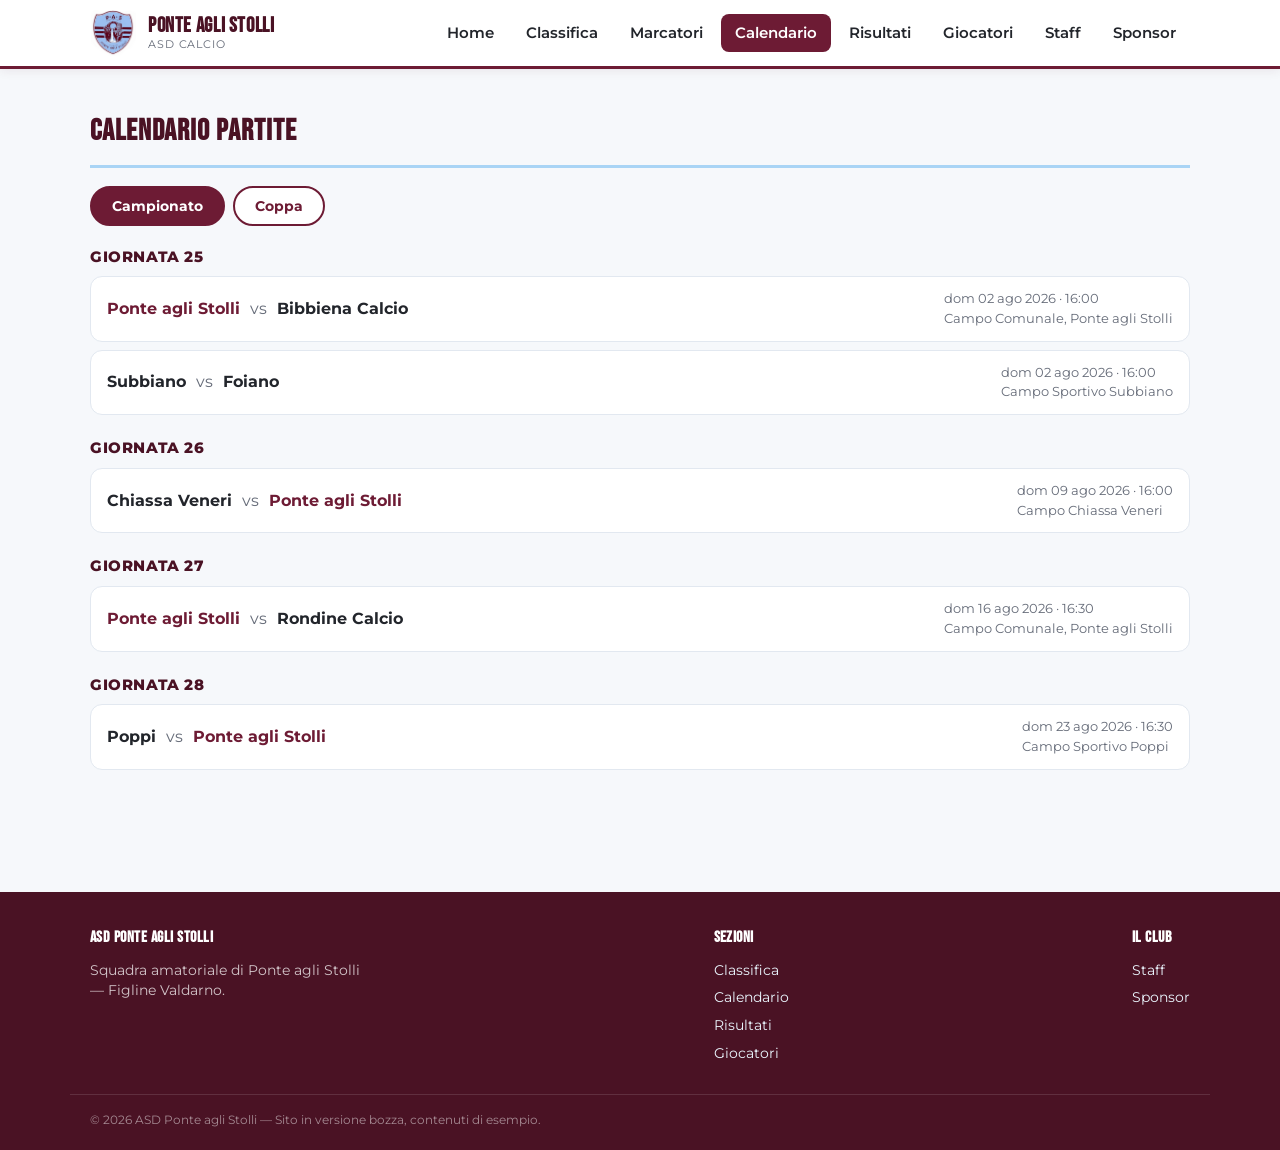
==== calendario.html @ 26d93d01 "Inserisce lo stemma ufficiale del club Sostituisce lo scudo CSS provvisorio con il logo reale (heade" ====
<!doctype html>
<html lang="it">
<head>
<meta charset="UTF-8">
<meta name="viewport" content="width=device-width, initial-scale=1.0">
<title>Calendario | ASD Ponte agli Stolli</title>
<link rel="stylesheet" href="assets/css/style.css">
</head>
<body data-page="calendario">

<header class="site-header">
  <div class="container">
    <a href="index.html" class="brand" style="text-decoration:none;">
      <img src="assets/img/logo.jpg" alt="Stemma ASD Ponte agli Stolli" class="brand-logo">
      <div class="brand-text">
        <strong>Ponte agli Stolli</strong>
        <span>ASD Calcio</span>
      </div>
    </a>
    <button class="nav-toggle" aria-label="Menu"><span></span><span></span><span></span></button>
    <nav class="main-nav">
      <ul>
        <li><a href="index.html" data-page="home">Home</a></li>
        <li><a href="classifica.html" data-page="classifica">Classifica</a></li>
        <li><a href="marcatori.html" data-page="marcatori">Marcatori</a></li>
        <li><a href="calendario.html" data-page="calendario">Calendario</a></li>
        <li><a href="risultati.html" data-page="risultati">Risultati</a></li>
        <li><a href="rosa.html" data-page="rosa">Giocatori</a></li>
        <li><a href="staff.html" data-page="staff">Staff</a></li>
        <li><a href="sponsor.html" data-page="sponsor">Sponsor</a></li>
      </ul>
    </nav>
  </div>
</header>

<div class="container">
  <section class="section">
    <div class="section-title"><h2>Calendario Partite</h2></div>

    <div class="tabs">
      <button class="tab-btn active" data-tab="tab-campionato">Campionato</button>
      <button class="tab-btn" data-tab="tab-coppa">Coppa</button>
    </div>

    <div class="tab-panel active" id="tab-campionato">
      <div id="lista-campionato"></div>
    </div>

    <div class="tab-panel" id="tab-coppa">
      <div id="lista-coppa"></div>
    </div>
  </section>
</div>

<footer class="site-footer">
  <div class="container">
    <div>
      <h4>ASD Ponte agli Stolli</h4>
      <p style="max-width:280px;color:rgba(255,255,255,0.75);font-size:0.85rem;">Squadra amatoriale di Ponte agli Stolli — Figline Valdarno.</p>
    </div>
    <div>
      <h4>Sezioni</h4>
      <ul>
        <li><a href="classifica.html">Classifica</a></li>
        <li><a href="calendario.html">Calendario</a></li>
        <li><a href="risultati.html">Risultati</a></li>
        <li><a href="rosa.html">Giocatori</a></li>
      </ul>
    </div>
    <div>
      <h4>Il Club</h4>
      <ul>
        <li><a href="staff.html">Staff</a></li>
        <li><a href="sponsor.html">Sponsor</a></li>
      </ul>
    </div>
  </div>
  <div class="footer-bottom container">&copy; 2026 ASD Ponte agli Stolli — Sito in versione bozza, contenuti di esempio.</div>
</footer>

<script src="assets/js/data.js"></script>
<script src="assets/js/main.js"></script>
<script>initCalendarioTabs();</script>
</body>
</html>
---- assets/css/style.css ----
@import url('https://fonts.googleapis.com/css2?family=Bebas+Neue&family=Montserrat:wght@400;500;600;700;800&display=swap');

:root {
  --maroon: #6d1b34;
  --maroon-dark: #4a1224;
  --maroon-light: #8f2a48;
  --sky: #a9d4f5;
  --sky-light: #eaf5fd;
  --sky-dark: #7fb8e8;
  --white: #ffffff;
  --off-white: #f6f8fb;
  --text: #22252b;
  --text-light: #656b78;
  --border: #e2e8f0;
  --success: #2f9e58;
  --danger: #c0392b;
  --warning: #c98a12;
  --radius: 12px;
  --shadow: 0 2px 10px rgba(74, 18, 36, 0.08);
  --shadow-lg: 0 8px 30px rgba(74, 18, 36, 0.14);
}

* { box-sizing: border-box; }

html { scroll-behavior: smooth; }

html, body { overflow-x: hidden; max-width: 100%; }

body {
  margin: 0;
  font-family: 'Montserrat', sans-serif;
  color: var(--text);
  background: var(--off-white);
  line-height: 1.5;
}

h1, h2, h3, h4 {
  font-family: 'Bebas Neue', 'Montserrat', sans-serif;
  letter-spacing: 0.03em;
  margin: 0 0 .4em;
  color: var(--maroon-dark);
}

h1 { font-size: 2.6rem; }
h2 { font-size: 1.9rem; }
h3 { font-size: 1.3rem; }

p { margin: 0 0 1em; }

a { color: var(--maroon); text-decoration: none; }
a:hover { text-decoration: underline; }

img { max-width: 100%; display: block; }

.container {
  width: 100%;
  max-width: 1140px;
  margin: 0 auto;
  padding: 0 20px;
}

/* ---------- Logo ufficiale ---------- */
.brand-logo {
  width: 46px;
  height: auto;
  flex-shrink: 0;
}
.hero-logo {
  width: 130px;
  height: auto;
  flex-shrink: 0;
  filter: drop-shadow(0 6px 16px rgba(0,0,0,0.25));
}

/* ---------- Header / Nav ---------- */
.site-header {
  background: var(--white);
  border-bottom: 3px solid var(--maroon);
  position: sticky;
  top: 0;
  z-index: 100;
  box-shadow: var(--shadow);
}
.site-header .container {
  display: flex;
  align-items: center;
  justify-content: space-between;
  padding-top: 10px;
  padding-bottom: 10px;
}
.brand {
  display: flex;
  align-items: center;
  gap: 12px;
}
.brand-text {
  display: flex;
  flex-direction: column;
  line-height: 1.1;
}
.brand-text strong {
  font-family: 'Bebas Neue', sans-serif;
  font-size: 1.3rem;
  color: var(--maroon-dark);
  letter-spacing: 0.03em;
}
.brand-text span {
  font-size: 0.7rem;
  color: var(--text-light);
  text-transform: uppercase;
  letter-spacing: 0.08em;
}

.nav-toggle {
  display: none;
  background: none;
  border: 2px solid var(--maroon);
  border-radius: 8px;
  width: 42px;
  height: 38px;
  cursor: pointer;
  flex-direction: column;
  align-items: center;
  justify-content: center;
  gap: 4px;
}
.nav-toggle span {
  width: 20px;
  height: 2px;
  background: var(--maroon);
  display: block;
}

.main-nav ul {
  list-style: none;
  display: flex;
  gap: 4px;
  margin: 0;
  padding: 0;
  flex-wrap: wrap;
}
.main-nav a {
  display: block;
  padding: 8px 14px;
  color: var(--text);
  font-weight: 600;
  font-size: 0.92rem;
  border-radius: 8px;
  text-decoration: none;
  transition: background .15s, color .15s;
}
.main-nav a:hover,
.main-nav a.active {
  background: var(--maroon);
  color: var(--white);
}

/* ---------- Hero ---------- */
.hero {
  background: linear-gradient(135deg, var(--maroon-dark), var(--maroon) 60%, var(--maroon-light));
  color: var(--white);
  padding: 50px 0;
}
.hero .container {
  display: flex;
  align-items: center;
  gap: 30px;
  flex-wrap: wrap;
}
.hero h1 { color: var(--white); margin-bottom: 6px; }
.hero p.subtitle {
  color: var(--sky-light);
  font-size: 1.05rem;
  margin-bottom: 0;
}
.hero-badge { flex-shrink: 0; }

.hero-tagline {
  margin-top: 16px;
  padding-top: 16px;
  border-top: 1px solid rgba(255,255,255,0.25);
  color: var(--sky-light);
  font-size: 1rem;
  line-height: 1.6;
  max-width: 560px;
}
.hero-tagline strong {
  display: block;
  font-family: 'Bebas Neue', sans-serif;
  font-size: 1.7rem;
  letter-spacing: 0.04em;
  color: var(--white);
  margin-bottom: 4px;
}

/* ---------- Sections ---------- */
.section { padding: 40px 0; }
.section-title {
  display: flex;
  align-items: baseline;
  justify-content: space-between;
  gap: 12px;
  margin-bottom: 18px;
  border-bottom: 3px solid var(--sky);
  padding-bottom: 10px;
}
.section-title h2 { margin: 0; }
.section-title a { font-size: 0.85rem; font-weight: 700; white-space: nowrap; }

.grid {
  display: grid;
  gap: 18px;
}
.grid.cols-2 { grid-template-columns: repeat(2, 1fr); }
.grid.cols-3 { grid-template-columns: repeat(3, 1fr); }
.grid.cols-4 { grid-template-columns: repeat(4, 1fr); }

.card {
  background: var(--white);
  border-radius: var(--radius);
  box-shadow: var(--shadow);
  padding: 18px;
  border: 1px solid var(--border);
}

.quick-links {
  display: grid;
  grid-template-columns: repeat(4, 1fr);
  gap: 16px;
}
.quick-link {
  background: var(--white);
  border: 1px solid var(--border);
  border-radius: var(--radius);
  padding: 20px 14px;
  text-align: center;
  box-shadow: var(--shadow);
  text-decoration: none;
  color: var(--text);
  font-weight: 700;
  transition: transform .15s, box-shadow .15s;
}
.quick-link:hover {
  transform: translateY(-3px);
  box-shadow: var(--shadow-lg);
  text-decoration: none;
}
.quick-link .icon {
  font-size: 1.7rem;
  margin-bottom: 8px;
  display: block;
}

/* ---------- Tables ---------- */
.table-wrap {
  overflow-x: auto;
  background: var(--white);
  border-radius: var(--radius);
  box-shadow: var(--shadow);
  border: 1px solid var(--border);
}
table {
  width: 100%;
  border-collapse: collapse;
  font-size: 0.92rem;
  min-width: 560px;
}
thead th {
  background: var(--maroon);
  color: var(--white);
  text-align: left;
  padding: 10px 12px;
  font-weight: 700;
  white-space: nowrap;
}
tbody td {
  padding: 9px 12px;
  border-bottom: 1px solid var(--border);
}
tbody tr:last-child td { border-bottom: none; }
tbody tr:hover { background: var(--sky-light); }
tbody tr.own-team { background: var(--sky-light); font-weight: 700; }
tbody tr.own-team:hover { background: var(--sky); }
td.center, th.center { text-align: center; }

.pos-badge {
  display: inline-flex;
  align-items: center;
  justify-content: center;
  width: 22px;
  height: 22px;
  border-radius: 50%;
  background: var(--off-white);
  font-weight: 700;
  font-size: 0.78rem;
}
.pos-badge.promo { background: #d6f4e0; color: var(--success); }
.pos-badge.relega { background: #fbdedb; color: var(--danger); }

/* ---------- Tabs (Calendario) ---------- */
.tabs {
  display: flex;
  gap: 8px;
  margin-bottom: 20px;
}
.tab-btn {
  background: var(--white);
  border: 2px solid var(--maroon);
  color: var(--maroon);
  font-weight: 700;
  padding: 9px 20px;
  border-radius: 30px;
  cursor: pointer;
  font-family: inherit;
  font-size: 0.9rem;
}
.tab-btn.active {
  background: var(--maroon);
  color: var(--white);
}
.tab-panel { display: none; }
.tab-panel.active { display: block; }

.giornata-group { margin-bottom: 22px; }
.giornata-title {
  font-weight: 800;
  color: var(--maroon-dark);
  margin-bottom: 8px;
  font-size: 0.95rem;
  text-transform: uppercase;
  letter-spacing: 0.04em;
}

.match-row {
  display: flex;
  align-items: center;
  justify-content: space-between;
  gap: 12px;
  background: var(--white);
  border: 1px solid var(--border);
  border-radius: var(--radius);
  padding: 12px 16px;
  margin-bottom: 8px;
  flex-wrap: wrap;
}
.match-row .teams {
  display: flex;
  align-items: center;
  flex-wrap: wrap;
  gap: 6px 10px;
  font-weight: 700;
  flex: 1;
  min-width: 0;
  word-break: break-word;
}
.match-row .teams .own { color: var(--maroon); }
.match-row .meta {
  font-size: 0.82rem;
  color: var(--text-light);
}
.score {
  font-family: 'Bebas Neue', sans-serif;
  font-size: 1.3rem;
  color: var(--maroon-dark);
  background: var(--sky-light);
  padding: 4px 12px;
  border-radius: 8px;
  min-width: 56px;
  text-align: center;
}

/* ---------- Risultati / Pagelle ---------- */
.result-row {
  cursor: pointer;
  transition: background .15s;
}
.result-row:hover { background: var(--sky-light); }
.result-row .chevron {
  transition: transform .2s;
  display: inline-block;
  color: var(--maroon);
  font-weight: 700;
}
.result-row.open .chevron { transform: rotate(90deg); }

.pagelle-panel {
  display: none;
  background: var(--sky-light);
  border: 1px solid var(--sky-dark);
  border-radius: var(--radius);
  padding: 16px 18px;
  margin: -4px 0 14px;
}
.pagelle-panel.open { display: block; }
.pagelle-panel h4 { margin-bottom: 10px; color: var(--maroon-dark); }
.pagelle-list { display: grid; gap: 8px; }
.pagella-item {
  display: flex;
  align-items: center;
  gap: 12px;
  background: var(--white);
  border-radius: 8px;
  padding: 8px 12px;
  border: 1px solid var(--border);
}
.pagella-item .voto {
  font-family: 'Bebas Neue', sans-serif;
  font-size: 1.2rem;
  color: var(--white);
  background: var(--maroon);
  width: 34px;
  height: 34px;
  border-radius: 50%;
  display: flex;
  align-items: center;
  justify-content: center;
  flex-shrink: 0;
}
.pagella-item .voto.high { background: var(--success); }
.pagella-item .voto.low { background: var(--danger); }
.pagella-item .info strong { display: block; font-size: 0.92rem; }
.pagella-item .info span { font-size: 0.82rem; color: var(--text-light); }

/* ---------- Rosa / Staff ---------- */
.player-card, .staff-card {
  background: var(--white);
  border-radius: var(--radius);
  box-shadow: var(--shadow);
  border: 1px solid var(--border);
  overflow: hidden;
  text-align: center;
}
.player-photo, .staff-photo {
  height: 150px;
  background: linear-gradient(160deg, var(--sky-light), var(--sky));
  display: flex;
  align-items: center;
  justify-content: center;
  font-family: 'Bebas Neue', sans-serif;
  font-size: 2.2rem;
  color: var(--maroon);
}
.player-card .body, .staff-card .body { padding: 14px; }
.player-card .number {
  font-family: 'Bebas Neue', sans-serif;
  font-size: 1.6rem;
  color: var(--maroon);
}
.player-card .name, .staff-card .name { font-weight: 700; margin: 2px 0; }
.player-card .role, .staff-card .role {
  font-size: 0.8rem;
  color: var(--text-light);
  text-transform: uppercase;
  letter-spacing: 0.04em;
}
.player-card .stats {
  display: flex;
  justify-content: center;
  gap: 14px;
  margin-top: 8px;
  font-size: 0.8rem;
  color: var(--text-light);
}
.player-card .stats strong { color: var(--maroon-dark); display: block; font-size: 0.95rem; }

.roster-filters {
  display: flex;
  gap: 8px;
  margin-bottom: 20px;
  flex-wrap: wrap;
}
.filter-btn {
  background: var(--white);
  border: 1.5px solid var(--border);
  color: var(--text);
  padding: 7px 16px;
  border-radius: 20px;
  cursor: pointer;
  font-family: inherit;
  font-weight: 600;
  font-size: 0.85rem;
}
.filter-btn.active {
  background: var(--sky);
  border-color: var(--sky-dark);
  color: var(--maroon-dark);
}

/* ---------- Sponsor ---------- */
.sponsor-tier-title {
  color: var(--maroon-dark);
  font-size: 1rem;
  text-transform: uppercase;
  letter-spacing: 0.06em;
  margin: 30px 0 12px;
  font-weight: 800;
}
.sponsor-card {
  background: var(--white);
  border: 1px solid var(--border);
  border-radius: var(--radius);
  box-shadow: var(--shadow);
  padding: 20px;
  text-align: center;
}
.sponsor-logo {
  height: 70px;
  border-radius: 8px;
  background: var(--sky-light);
  display: flex;
  align-items: center;
  justify-content: center;
  color: var(--maroon);
  font-weight: 800;
  margin-bottom: 10px;
  font-family: 'Bebas Neue', sans-serif;
  font-size: 1.1rem;
}
.sponsor-card .name { font-weight: 700; margin-bottom: 2px; }
.sponsor-card .desc { font-size: 0.8rem; color: var(--text-light); }

/* ---------- Widgets home ---------- */
.widget-card {
  background: var(--white);
  border-radius: var(--radius);
  box-shadow: var(--shadow);
  border: 1px solid var(--border);
  padding: 20px;
}
.widget-card h3 { border-bottom: 2px solid var(--sky); padding-bottom: 8px; margin-bottom: 12px; }

/* ---------- Footer ---------- */
.site-footer {
  background: var(--maroon-dark);
  color: var(--sky-light);
  margin-top: 60px;
  padding: 34px 0 20px;
}
.site-footer .container {
  display: flex;
  justify-content: space-between;
  gap: 20px;
  flex-wrap: wrap;
}
.site-footer h4 { color: var(--white); font-size: 1rem; margin-bottom: 10px; }
.site-footer a { color: var(--sky-light); }
.site-footer ul { list-style: none; padding: 0; margin: 0; }
.site-footer li { margin-bottom: 6px; font-size: 0.9rem; }
.footer-bottom {
  text-align: center;
  font-size: 0.78rem;
  color: rgba(255,255,255,0.5);
  margin-top: 24px;
  border-top: 1px solid rgba(255,255,255,0.12);
  padding-top: 16px;
}

.badge-pill {
  display: inline-block;
  font-size: 0.72rem;
  font-weight: 700;
  padding: 2px 9px;
  border-radius: 20px;
  background: var(--sky);
  color: var(--maroon-dark);
}
.badge-pill.win { background: #d6f4e0; color: var(--success); }
.badge-pill.draw { background: #fdf1d6; color: var(--warning); }
.badge-pill.loss { background: #fbdedb; color: var(--danger); }

.empty-note {
  color: var(--text-light);
  font-size: 0.9rem;
  padding: 20px;
  text-align: center;
}

/* ---------- Responsive ---------- */
@media (max-width: 880px) {
  .quick-links { grid-template-columns: repeat(2, 1fr); }
  .grid.cols-3, .grid.cols-4 { grid-template-columns: repeat(2, 1fr); }
  .grid.cols-2 { grid-template-columns: 1fr; }
}

@media (max-width: 720px) {
  .nav-toggle { display: flex; }
  .main-nav {
    display: none;
    width: 100%;
    order: 3;
  }
  .main-nav.open { display: block; }
  .main-nav ul { flex-direction: column; gap: 2px; }
  .site-header .container { flex-wrap: wrap; }
  .hero .container { flex-direction: column; text-align: center; }
  .site-footer .container { flex-direction: column; }
}

@media (max-width: 560px) {
  .quick-links { grid-template-columns: 1fr 1fr; }
  h1 { font-size: 2.1rem; }
  .grid.cols-3, .grid.cols-4 { grid-template-columns: 1fr; }

  .match-row {
    flex-direction: column;
    align-items: flex-start;
    gap: 6px;
  }
  .match-row .teams {
    font-size: 0.95rem;
  }
  .match-row .meta {
    width: 100%;
  }
  .score {
    font-size: 1.15rem;
    padding: 3px 10px;
  }
  .section-title {
    flex-wrap: wrap;
  }
}
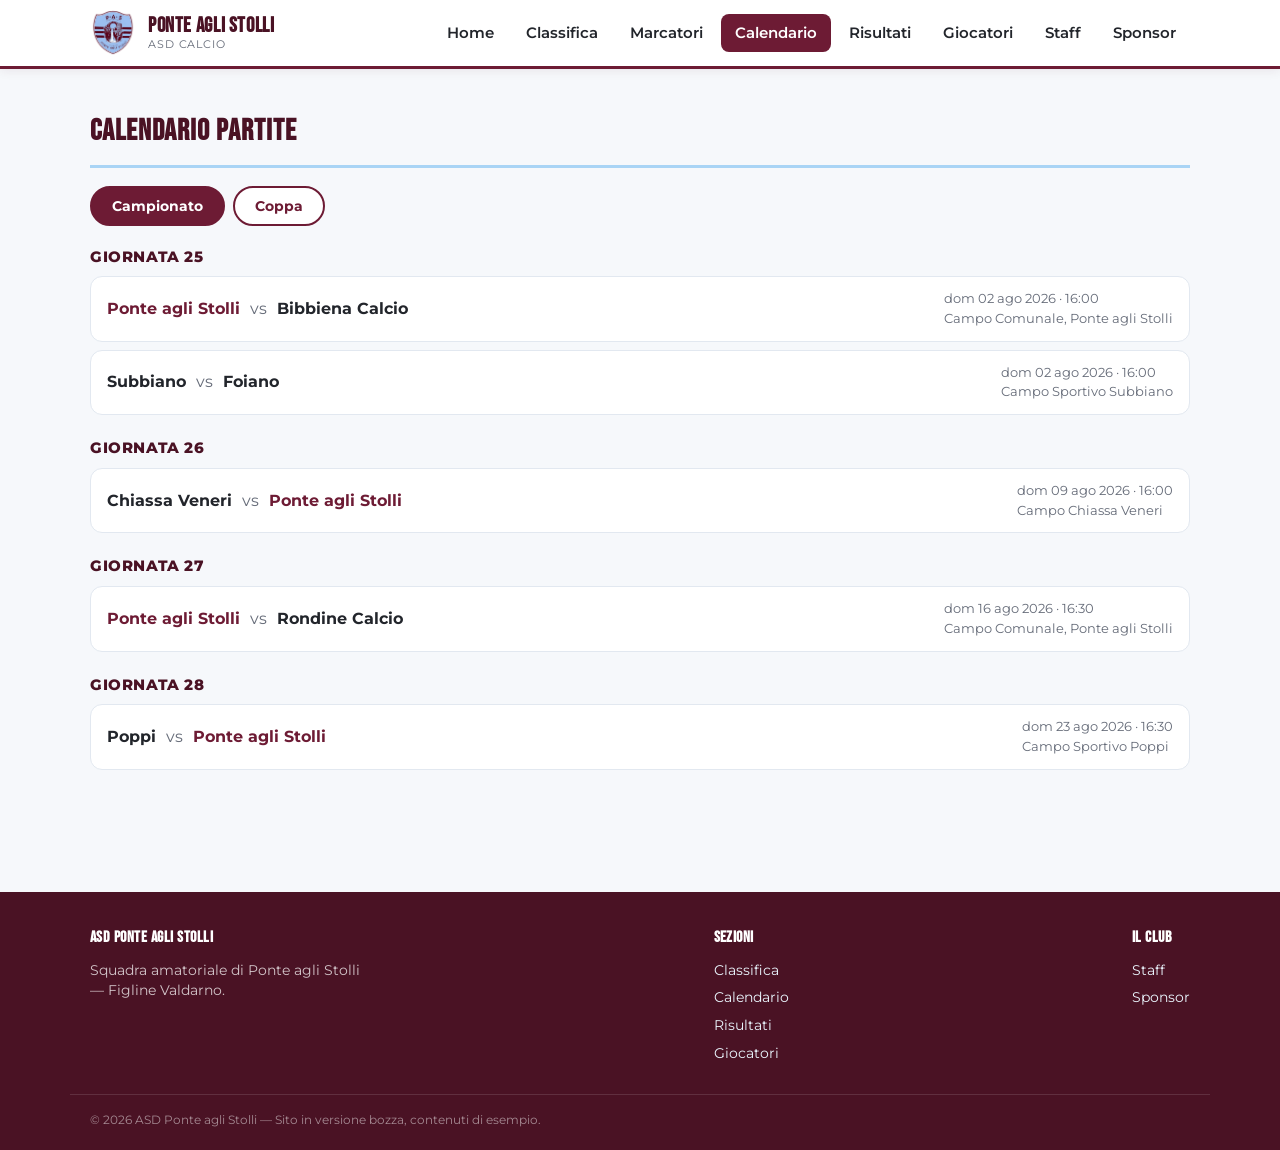
==== commit b4d44c29: "Sostituisce il logo JPG con PNG a sfondo trasparente Rimuove lo sfondo bianco dallo stemma (mantenen" ====
--- a/calendario.html
+++ b/calendario.html
@@ -11,7 +11,7 @@
 <header class="site-header">
   <div class="container">
     <a href="index.html" class="brand" style="text-decoration:none;">
-      <img src="assets/img/logo.jpg" alt="Stemma ASD Ponte agli Stolli" class="brand-logo">
+      <img src="assets/img/logo.png" alt="Stemma ASD Ponte agli Stolli" class="brand-logo">
       <div class="brand-text">
         <strong>Ponte agli Stolli</strong>
         <span>ASD Calcio</span>
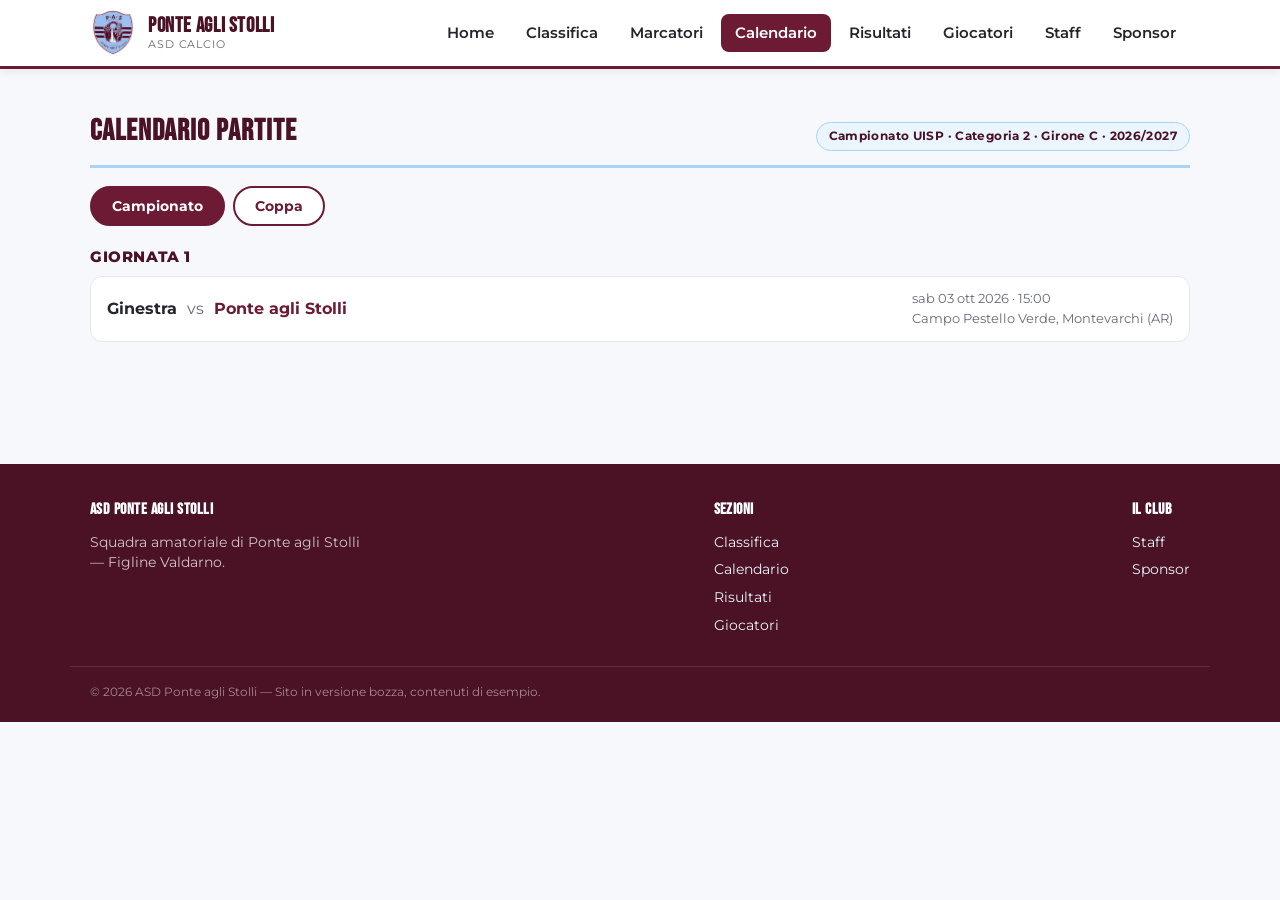
==== commit 3f58db03: "Aggiorna girone, partite e rosa della stagione 2026/2027 - Classifica con le 14 squadre del Girone C" ====
--- a/calendario.html
+++ b/calendario.html
@@ -35,7 +35,7 @@
 
 <div class="container">
   <section class="section">
-    <div class="section-title"><h2>Calendario Partite</h2></div>
+    <div class="section-title"><h2>Calendario Partite</h2><span class="league-pill dark" data-league></span></div>
 
     <div class="tabs">
       <button class="tab-btn active" data-tab="tab-campionato">Campionato</button>
--- a/assets/css/style.css
+++ b/assets/css/style.css
@@ -175,6 +175,25 @@
 }
 .hero-badge { flex-shrink: 0; }
 
+.league-pill {
+  display: inline-block;
+  margin: 2px 0 10px;
+  padding: 4px 12px;
+  border-radius: 20px;
+  font-size: 0.78rem;
+  font-weight: 700;
+  letter-spacing: 0.03em;
+  background: rgba(255,255,255,0.15);
+  border: 1px solid rgba(255,255,255,0.35);
+  color: var(--white);
+}
+.league-pill.dark {
+  margin: 0;
+  background: var(--sky-light);
+  border-color: var(--sky);
+  color: var(--maroon-dark);
+}
+
 .hero-tagline {
   margin-top: 16px;
   padding-top: 16px;
@@ -265,6 +284,7 @@
   font-size: 0.92rem;
   min-width: 560px;
 }
+#widget-marcatori, #marcatori-table { min-width: 0; }
 thead th {
   background: var(--maroon);
   color: var(--white);
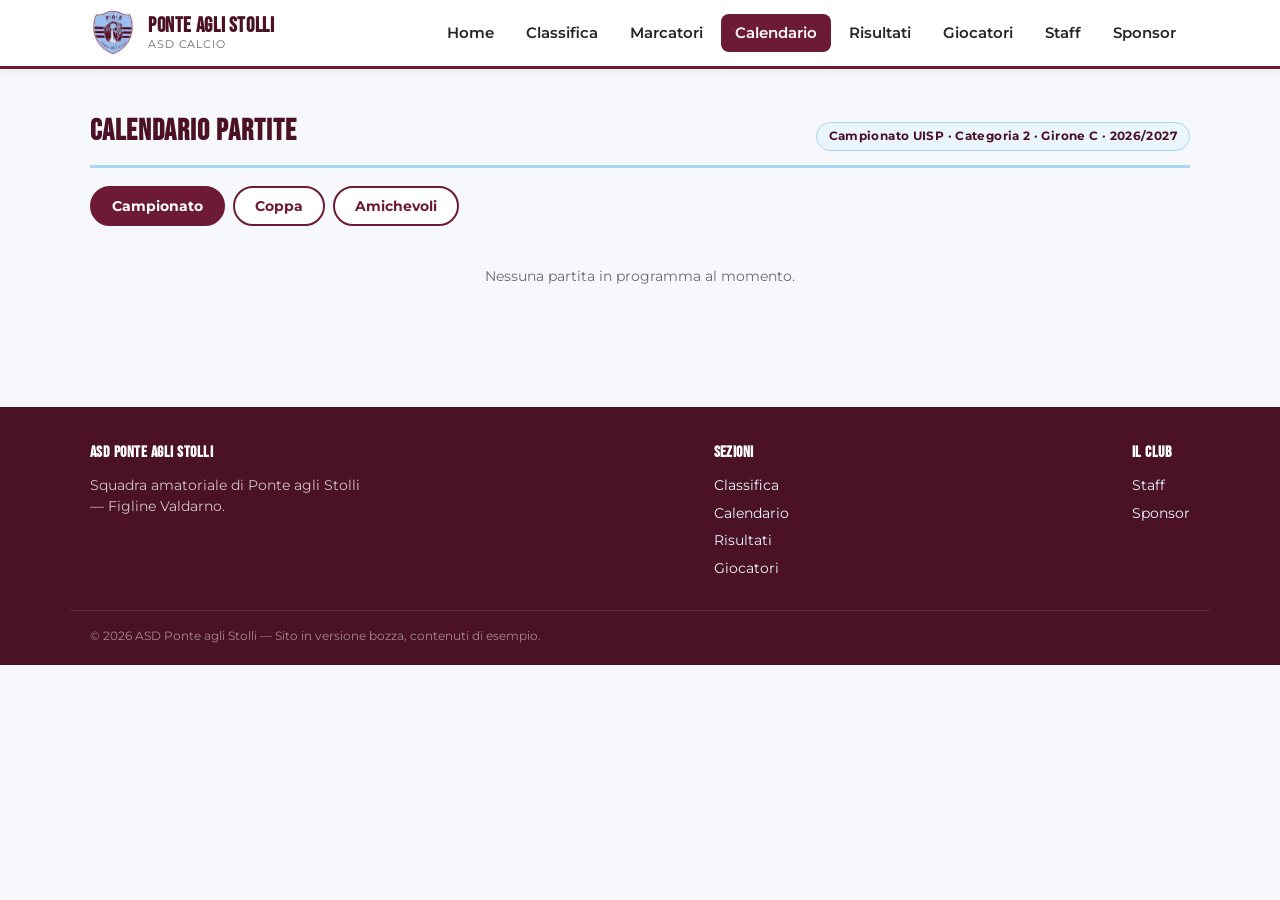
==== commit 6486c337: "Aggiunge schede Amichevoli e divide i risultati per competizione - Calendario: nuova scheda Amichevo" ====
--- a/calendario.html
+++ b/calendario.html
@@ -40,6 +40,7 @@
     <div class="tabs">
       <button class="tab-btn active" data-tab="tab-campionato">Campionato</button>
       <button class="tab-btn" data-tab="tab-coppa">Coppa</button>
+      <button class="tab-btn" data-tab="tab-amichevoli">Amichevoli</button>
     </div>
 
     <div class="tab-panel active" id="tab-campionato">
@@ -48,6 +49,10 @@
 
     <div class="tab-panel" id="tab-coppa">
       <div id="lista-coppa"></div>
+    </div>
+
+    <div class="tab-panel" id="tab-amichevoli">
+      <div id="lista-amichevoli"></div>
     </div>
   </section>
 </div>
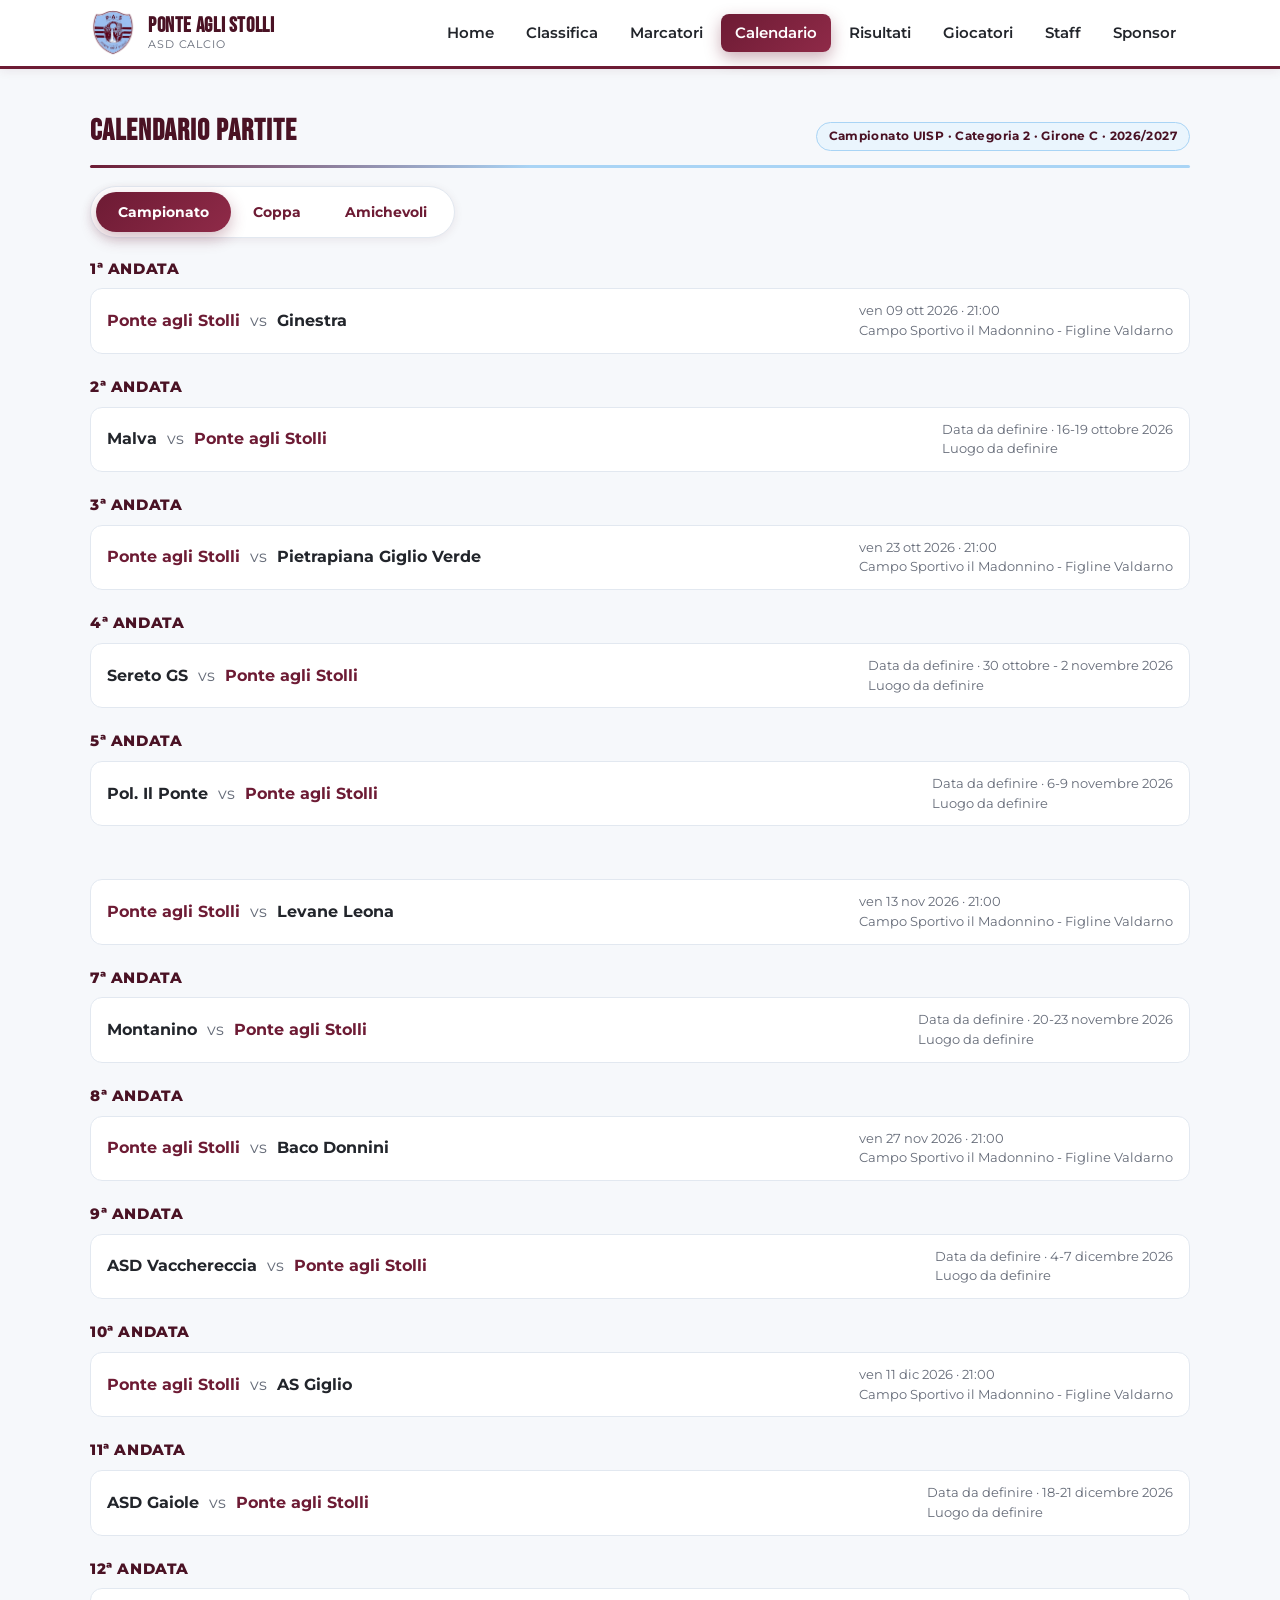
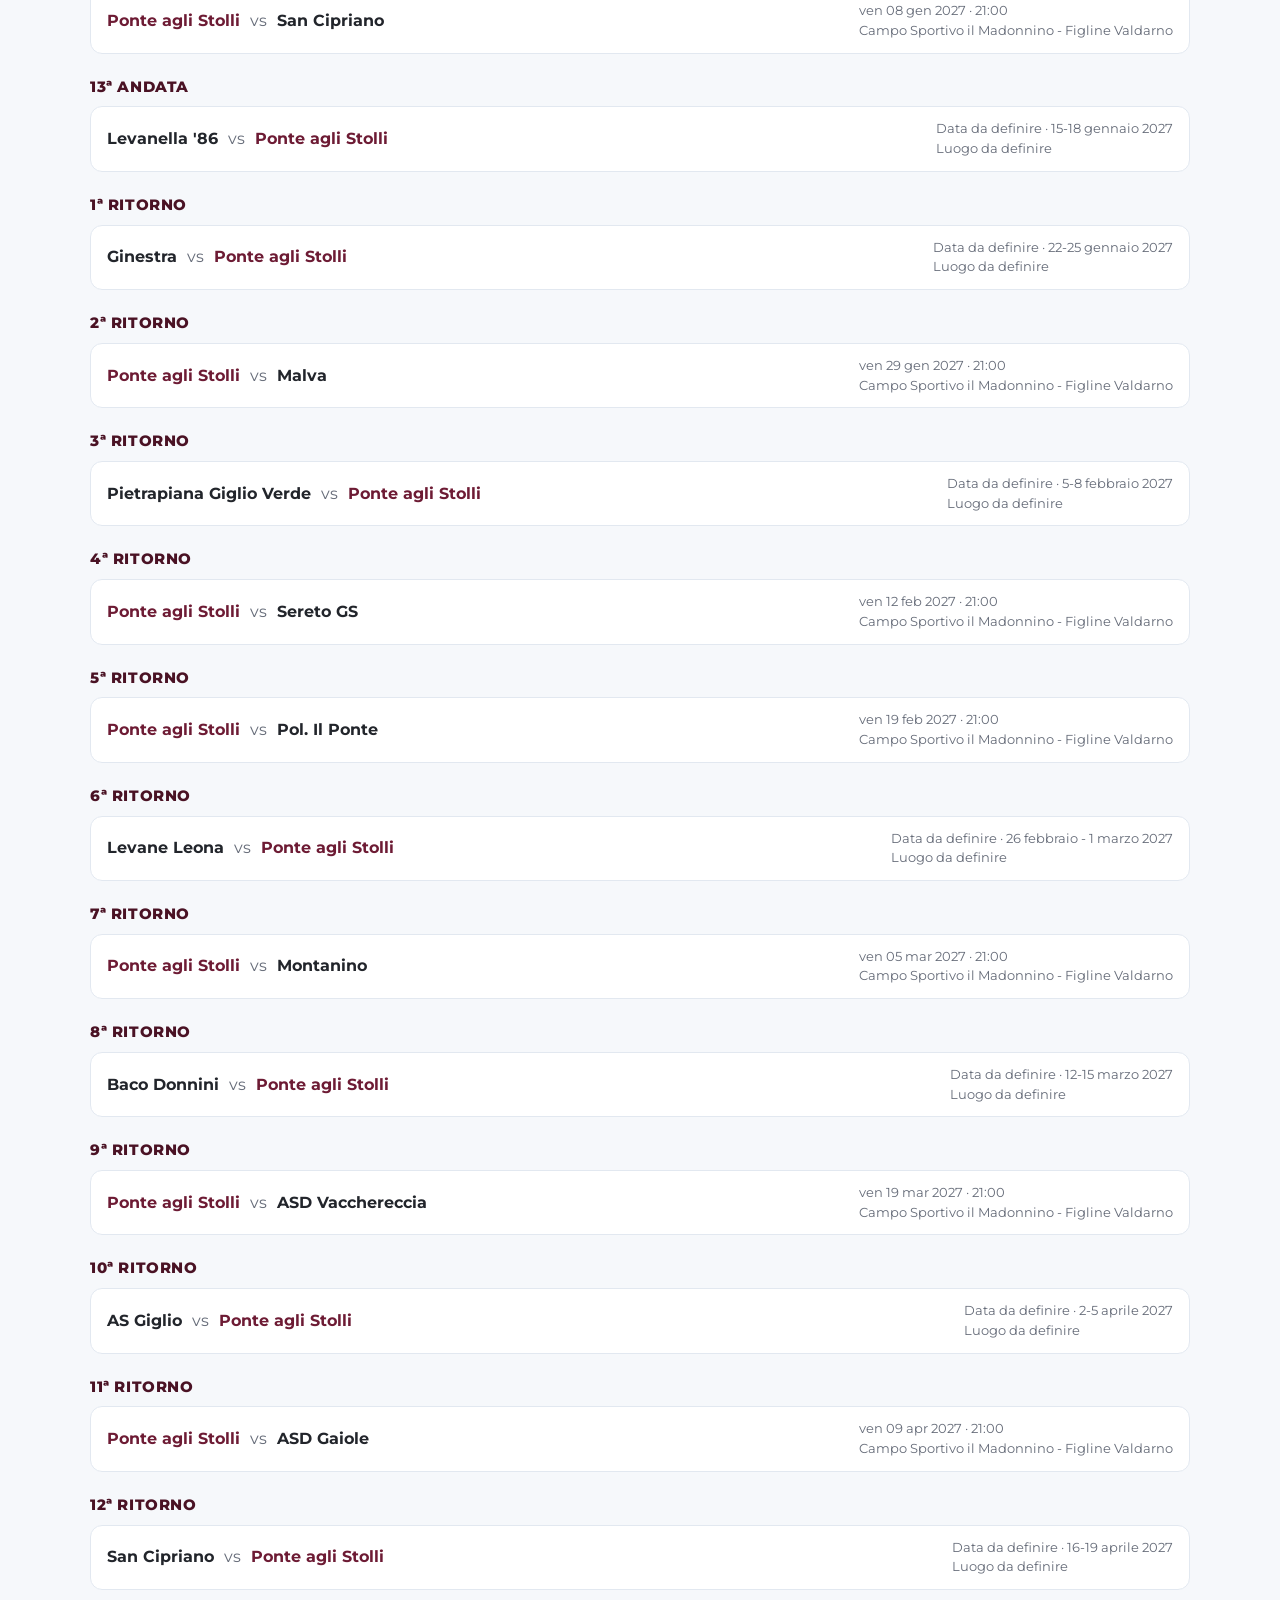
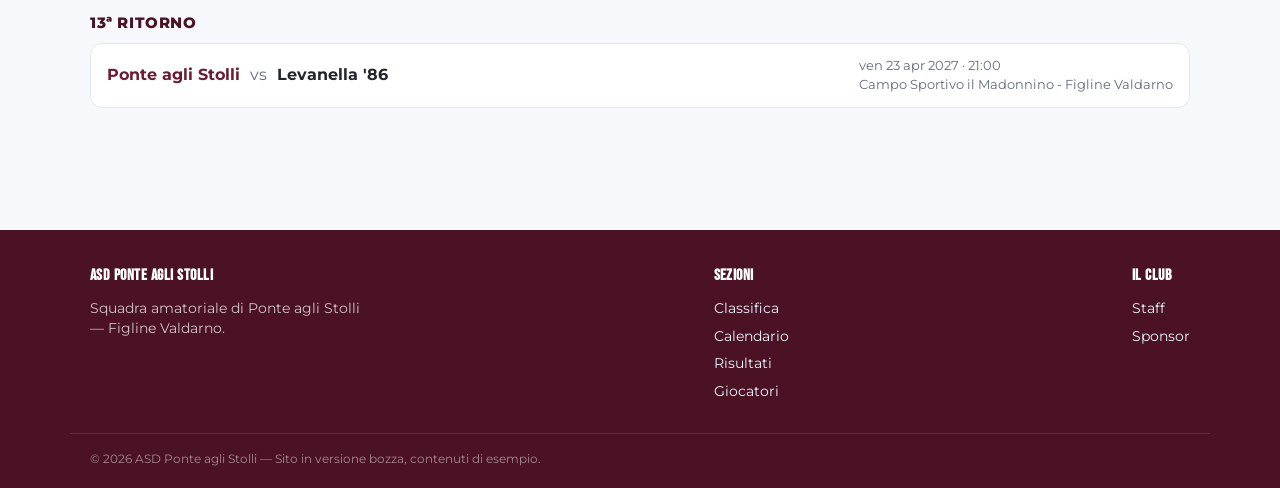
==== commit 1883cc40: "Effetti interattivi e fluidita' (wow) Nuovi file assets/css/fx.css e assets/js/fx.js, collegati a tu" ====
--- a/calendario.html
+++ b/calendario.html
@@ -5,6 +5,7 @@
 <meta name="viewport" content="width=device-width, initial-scale=1.0">
 <title>Calendario | ASD Ponte agli Stolli</title>
 <link rel="stylesheet" href="assets/css/style.css">
+<link rel="stylesheet" href="assets/css/fx.css">
 </head>
 <body data-page="calendario">
 
@@ -86,5 +87,6 @@
 <script src="assets/js/data.js"></script>
 <script src="assets/js/main.js"></script>
 <script>initCalendarioTabs();</script>
+<script src="assets/js/fx.js"></script>
 </body>
 </html>
--- a/assets/css/style.css
+++ b/assets/css/style.css
@@ -24,7 +24,11 @@
 
 html { scroll-behavior: smooth; }
 
-html, body { overflow-x: hidden; max-width: 100%; }
+html, body { max-width: 100%; }
+html { overflow-x: hidden; }
+@supports (overflow: clip) {
+  html, body { overflow-x: clip; }
+}
 
 body {
   margin: 0;
@@ -587,6 +591,16 @@
 .badge-pill.win { background: #d6f4e0; color: var(--success); }
 .badge-pill.draw { background: #fdf1d6; color: var(--warning); }
 .badge-pill.loss { background: #fbdedb; color: var(--danger); }
+
+.reti-note {
+  background: var(--white);
+  border: 1px solid var(--border);
+  border-radius: 8px;
+  padding: 10px 12px;
+  margin-bottom: 8px;
+  font-size: 0.9rem;
+}
+.reti-note strong { color: var(--maroon-dark); margin-right: 6px; }
 
 .empty-note {
   color: var(--text-light);
--- a/assets/css/fx.css
+++ b/assets/css/fx.css
@@ -0,0 +1,591 @@
+/* =====================================================================
+   EFFETTI INTERATTIVI — ASD Ponte agli Stolli
+   File separato da style.css: per disattivare tutto basta togliere
+   <link fx.css> e <script fx.js> dalle pagine. I dati non cambiano.
+   ===================================================================== */
+
+:root {
+  --ease-out: cubic-bezier(.16, 1, .3, 1);
+  --ease-spring: cubic-bezier(.34, 1.45, .64, 1);
+  --ease-io: cubic-bezier(.77, 0, .18, 1);
+}
+
+::selection { background: var(--sky); color: var(--maroon-dark); }
+html { scrollbar-width: thin; scrollbar-color: var(--maroon) transparent; }
+
+/* ---------------------------------------------------------------------
+   1. Cambio pagina fluido (View Transitions)
+   --------------------------------------------------------------------- */
+@view-transition { navigation: auto; }
+
+.site-header { view-transition-name: fx-header; }
+.brand-logo { view-transition-name: fx-crest; }
+body[data-page="home"] .brand-logo { view-transition-name: none; }
+.hero-logo { view-transition-name: fx-crest; }
+
+::view-transition-old(root) { animation: .25s var(--ease-out) both fx-vt-out; }
+::view-transition-new(root) { animation: .55s var(--ease-out) both fx-vt-in; }
+::view-transition-group(fx-crest) { animation-duration: .7s; animation-timing-function: var(--ease-out); }
+
+@keyframes fx-vt-out { to { opacity: 0; transform: translateY(-10px); } }
+@keyframes fx-vt-in { from { opacity: 0; transform: translateY(18px); } }
+
+/* ---------------------------------------------------------------------
+   2. Header: vetro + riduzione allo scroll, barra di avanzamento
+   --------------------------------------------------------------------- */
+.site-header {
+  transition: background-color .35s ease, box-shadow .35s ease;
+}
+.site-header .container { gap: 16px; transition: padding .35s var(--ease-out); }
+.brand-logo { transition: width .35s var(--ease-out); }
+
+.site-header.is-scrolled {
+  background: rgba(255, 255, 255, .92);
+  -webkit-backdrop-filter: saturate(180%) blur(14px);
+  backdrop-filter: saturate(180%) blur(14px);
+  box-shadow: 0 8px 28px rgba(74, 18, 36, .16);
+}
+.site-header.is-scrolled .container { padding-top: 5px; padding-bottom: 5px; }
+.site-header.is-scrolled .brand-logo { width: 36px; }
+
+.fx-progress {
+  position: absolute;
+  left: 0;
+  bottom: -3px;
+  width: 100%;
+  height: 3px;
+  background: linear-gradient(90deg, var(--sky), #fff 55%, var(--sky));
+  box-shadow: 0 0 14px var(--sky);
+  transform-origin: 0 50%;
+  transform: scaleX(var(--p, 0));
+  pointer-events: none;
+}
+
+/* Menu desktop: pillola che scivola sulla voce attiva / sotto il mouse */
+.fx-nav-on .main-nav { position: relative; }
+.fx-nav-on .main-nav a,
+.fx-nav-on .main-nav a:hover,
+.fx-nav-on .main-nav a.active {
+  position: relative;
+  z-index: 1;
+  background: transparent;
+  color: var(--text);
+}
+.fx-nav-on .main-nav a.pill-on { color: #fff; }
+
+.nav-pill {
+  position: absolute;
+  top: 0;
+  left: 0;
+  z-index: 0;
+  border-radius: 8px;
+  background: linear-gradient(135deg, var(--maroon), var(--maroon-light));
+  box-shadow: 0 6px 16px rgba(109, 27, 52, .35);
+  opacity: 0;
+  pointer-events: none;
+  transition: transform .5s var(--ease-spring), width .5s var(--ease-spring),
+              height .5s var(--ease-spring), opacity .3s ease;
+  will-change: transform, width;
+}
+
+/* Menu mobile: hamburger che diventa X + voci che entrano a cascata */
+.nav-toggle span { transition: transform .35s var(--ease-out), opacity .2s ease; }
+.nav-toggle.is-open span:nth-child(1) { transform: translateY(6px) rotate(45deg); }
+.nav-toggle.is-open span:nth-child(2) { opacity: 0; }
+.nav-toggle.is-open span:nth-child(3) { transform: translateY(-6px) rotate(-45deg); }
+
+@media (max-width: 720px) {
+  .main-nav.open { animation: fx-menu .4s var(--ease-out); transform-origin: top; }
+  .main-nav.open li { animation: fx-rise-sm .45s var(--ease-out) both; animation-delay: calc(var(--i, 0) * 45ms + 60ms); }
+}
+@keyframes fx-menu { from { opacity: 0; transform: translateY(-8px) scaleY(.96); } }
+
+/* ---------------------------------------------------------------------
+   3. Hero
+   --------------------------------------------------------------------- */
+.hero {
+  position: relative;
+  overflow: hidden;
+  isolation: isolate;
+}
+.hero .container {
+  position: relative;
+  z-index: 2;
+  transform: translate3d(0, calc(var(--sy, 0) * .16px), 0);
+  opacity: calc(1 - var(--sy, 0) / 640);
+}
+
+/* faro che segue il mouse + sfera luminosa che fluttua */
+.hero::before {
+  content: "";
+  position: absolute;
+  inset: 0;
+  z-index: 1;
+  pointer-events: none;
+  background: radial-gradient(520px circle at var(--mx, 78%) var(--my, 32%), rgba(169, 212, 245, .16), transparent 62%);
+}
+.hero::after {
+  content: "";
+  position: absolute;
+  width: 540px;
+  height: 540px;
+  right: -140px;
+  top: -190px;
+  z-index: 0;
+  border-radius: 50%;
+  pointer-events: none;
+  background: radial-gradient(circle, rgba(169, 212, 245, .22), transparent 68%);
+  filter: blur(20px);
+  animation: fx-orb 15s ease-in-out infinite alternate;
+}
+@keyframes fx-orb {
+  from { transform: translate3d(0, 0, 0) scale(1); }
+  to { transform: translate3d(-90px, 70px, 0) scale(1.25); }
+}
+
+/* campo da calcio disegnato a linee */
+.fx-pitch {
+  position: absolute;
+  inset: -30px;
+  width: calc(100% + 60px);
+  height: calc(100% + 60px);
+  z-index: 0;
+  pointer-events: none;
+  transform: translate3d(calc(var(--px, 0) * -24px), calc(var(--py, 0) * -14px), 0);
+  transition: transform .7s var(--ease-out);
+}
+.fx-pitch * {
+  fill: none;
+  stroke: rgba(255, 255, 255, .13);
+  stroke-width: 2;
+  stroke-linecap: round;
+  stroke-dasharray: 1;
+  stroke-dashoffset: 1;
+}
+.fx-pitch .dot { fill: rgba(255, 255, 255, .2); stroke: none; stroke-dasharray: none; stroke-dashoffset: 0; opacity: 0; transition: opacity 1s ease 1.8s; }
+.fx-go .fx-pitch * { animation: fx-draw 2.6s var(--ease-out) forwards; }
+.fx-go .fx-pitch .dot { animation: none; opacity: 1; }
+.fx-go .fx-pitch *:nth-child(2) { animation-delay: .15s; }
+.fx-go .fx-pitch *:nth-child(3) { animation-delay: .3s; }
+.fx-go .fx-pitch *:nth-child(4) { animation-delay: .45s; }
+.fx-go .fx-pitch *:nth-child(5) { animation-delay: .6s; }
+.fx-go .fx-pitch *:nth-child(6) { animation-delay: .75s; }
+@keyframes fx-draw { to { stroke-dashoffset: 0; } }
+
+.fx-particles {
+  position: absolute;
+  inset: 0;
+  width: 100%;
+  height: 100%;
+  z-index: 1;
+  pointer-events: none;
+  opacity: 0;
+  transition: opacity 1.4s ease .4s;
+}
+.fx-go .fx-particles { opacity: 1; }
+
+/* entrata a cascata degli elementi dell'hero */
+.fx-ready:not(.fx-go) .hero-reveal { opacity: 0; animation: fx-failsafe 0s 4s forwards; }
+.fx-go .hero-reveal { animation: fx-rise .95s var(--ease-out) both; animation-delay: calc(var(--d, 0) * 1ms); }
+@keyframes fx-rise { from { opacity: 0; transform: translateY(26px); } to { opacity: 1; transform: none; } }
+@keyframes fx-rise-sm { from { opacity: 0; transform: translateY(12px); } to { opacity: 1; transform: none; } }
+@keyframes fx-failsafe { to { opacity: 1; } }
+
+/* titolo lettera per lettera */
+.hero h1 { perspective: 700px; }
+.hero h1 .w { display: inline-block; white-space: nowrap; }
+.hero h1 .ch { display: inline-block; transform-origin: 50% 100%; }
+.fx-ready:not(.fx-go) .hero h1 .ch { opacity: 0; animation: fx-failsafe 0s 4s forwards; }
+.fx-go .hero h1 .ch { animation: fx-letter .9s var(--ease-out) both; animation-delay: calc(var(--i) * 34ms + 120ms); }
+@keyframes fx-letter {
+  from { opacity: 0; transform: translateY(.7em) rotateX(-80deg); filter: blur(8px); }
+  to { opacity: 1; transform: none; filter: blur(0); }
+}
+
+/* stemma: alone + fluttuazione + inclinazione 3D */
+.hero-badge { position: relative; }
+.hero-badge::before {
+  content: "";
+  position: absolute;
+  inset: -34%;
+  z-index: -1;
+  border-radius: 50%;
+  background: radial-gradient(circle, rgba(169, 212, 245, .5), transparent 62%);
+  filter: blur(12px);
+  animation: fx-glow 4.5s ease-in-out infinite;
+}
+@keyframes fx-glow { 0%, 100% { opacity: .55; transform: scale(.92); } 50% { opacity: 1; transform: scale(1.08); } }
+.fx-float { perspective: 700px; animation: fx-float 6.5s ease-in-out infinite; }
+@keyframes fx-float { 0%, 100% { transform: translateY(-4px); } 50% { transform: translateY(8px); } }
+.hero-logo {
+  transform-style: preserve-3d;
+  transition: transform .55s var(--ease-out);
+  will-change: transform;
+}
+
+.hero .league-pill { position: relative; overflow: hidden; }
+.hero .league-pill::after {
+  content: "";
+  position: absolute;
+  inset: 0;
+  background: linear-gradient(110deg, transparent 30%, rgba(255, 255, 255, .45) 50%, transparent 70%);
+  transform: translateX(-120%);
+  animation: fx-shine-x 5s ease-in-out 3s infinite;
+}
+@keyframes fx-shine-x { 55%, 100% { transform: translateX(120%); } }
+
+/* ---------------------------------------------------------------------
+   4. Striscia scorrevole con le squadre del girone
+   --------------------------------------------------------------------- */
+.fx-ticker {
+  position: relative;
+  overflow: hidden;
+  background: var(--maroon-dark);
+  border-block: 1px solid rgba(255, 255, 255, .08);
+  -webkit-mask-image: linear-gradient(90deg, transparent, #000 7%, #000 93%, transparent);
+  mask-image: linear-gradient(90deg, transparent, #000 7%, #000 93%, transparent);
+}
+.fx-ticker-track { display: flex; width: max-content; animation: fx-marquee 46s linear infinite; }
+.fx-ticker:hover .fx-ticker-track { animation-play-state: paused; }
+.fx-ticker-set { display: flex; align-items: center; }
+.fx-ticker-set span {
+  padding: 13px 0;
+  font-family: 'Bebas Neue', sans-serif;
+  font-size: 1.1rem;
+  letter-spacing: .09em;
+  text-transform: uppercase;
+  white-space: nowrap;
+  color: var(--sky);
+  opacity: .85;
+}
+.fx-ticker-set span.own { color: #fff; opacity: 1; text-shadow: 0 0 16px rgba(169, 212, 245, .9); }
+.fx-ticker-set .sep {
+  width: 8px;
+  height: 8px;
+  margin: 0 28px;
+  border-radius: 50%;
+  background: var(--sky);
+  opacity: .55;
+  flex-shrink: 0;
+}
+@keyframes fx-marquee { to { transform: translateX(-50%); } }
+
+/* ---------------------------------------------------------------------
+   5. Comparsa fluida allo scroll
+   --------------------------------------------------------------------- */
+.fx-ready [data-fx-reveal] {
+  opacity: 0;
+  transform: translateY(26px) scale(.985);
+  transition: opacity .75s var(--ease-out), transform .75s var(--ease-out);
+  transition-delay: calc(var(--fx-i, 0) * 70ms);
+}
+.fx-ready [data-fx-reveal="row"] {
+  transform: translateX(-16px);
+  transition-delay: calc(var(--fx-i, 0) * 38ms);
+}
+.fx-ready [data-fx-reveal].fx-in { opacity: 1; transform: none; }
+
+/* linea sotto i titoli di sezione che si disegna */
+.fx-ready .section-title.fx-line { border-bottom-color: transparent; position: relative; }
+.fx-ready .section-title.fx-line::after {
+  content: "";
+  position: absolute;
+  left: 0;
+  right: 0;
+  bottom: -3px;
+  height: 3px;
+  border-radius: 2px;
+  background: linear-gradient(90deg, var(--maroon), var(--sky) 40%, var(--sky));
+  transform: scaleX(0);
+  transform-origin: left;
+  transition: transform 1.1s var(--ease-out) .25s;
+}
+.fx-ready .section-title.fx-line.fx-in::after { transform: scaleX(1); }
+
+/* ---------------------------------------------------------------------
+   6. Card: inclinazione 3D + riflesso, faro che segue il mouse
+   --------------------------------------------------------------------- */
+[data-fx-tilt] { position: relative; }
+.fx-glare {
+  position: absolute;
+  inset: 0;
+  border-radius: inherit;
+  pointer-events: none;
+  opacity: 0;
+  transition: opacity .35s ease;
+  background: radial-gradient(280px circle at var(--gx, 50%) var(--gy, 50%), rgba(255, 255, 255, .6), transparent 62%);
+  mix-blend-mode: soft-light;
+}
+@media (hover: hover) and (pointer: fine) {
+  [data-fx-tilt] {
+    transition: transform .5s var(--ease-out), box-shadow .35s ease;
+    will-change: transform;
+  }
+  [data-fx-tilt].fx-tilting {
+    transition: transform .1s linear, box-shadow .35s ease;
+    box-shadow: 0 18px 40px rgba(74, 18, 36, .22);
+  }
+  [data-fx-tilt]:hover .fx-glare { opacity: 1; }
+}
+
+[data-fx-spot] { position: relative; }
+[data-fx-spot]::after {
+  content: "";
+  position: absolute;
+  inset: 0;
+  border-radius: inherit;
+  pointer-events: none;
+  opacity: 0;
+  transition: opacity .35s ease;
+  background: radial-gradient(420px circle at var(--mx, 50%) var(--my, 50%), rgba(169, 212, 245, .3), transparent 46%);
+}
+@media (hover: hover) { [data-fx-spot]:hover::after { opacity: 1; } }
+
+.quick-link:hover .icon { animation: fx-bounce .6s var(--ease-spring); }
+@keyframes fx-bounce { 40% { transform: translateY(-9px) scale(1.15); } }
+
+/* tabelle: riga con accento + riga della nostra squadra con riflesso */
+tbody tr { transition: background-color .25s ease; }
+tbody tr:hover td:first-child { box-shadow: inset 3px 0 0 var(--maroon); }
+tbody tr.own-team {
+  background-image: linear-gradient(100deg, transparent 30%, rgba(255, 255, 255, .75) 50%, transparent 70%);
+  background-size: 250% 100%;
+  background-repeat: no-repeat;
+  animation: fx-shine 6s ease-in-out 2.5s infinite;
+}
+@keyframes fx-shine { 0% { background-position: 150% 0; } 45%, 100% { background-position: -60% 0; } }
+
+/* ---------------------------------------------------------------------
+   7. Schede (calendario / risultati / giocatori)
+   --------------------------------------------------------------------- */
+.tabs.fx-tabs {
+  position: relative;
+  display: inline-flex;
+  max-width: 100%;
+  gap: 0;
+  padding: 5px;
+  background: var(--white);
+  border: 1px solid var(--border);
+  border-radius: 999px;
+  box-shadow: var(--shadow);
+}
+.fx-tabs .tab-btn {
+  position: relative;
+  z-index: 1;
+  background: transparent;
+  border-color: transparent;
+  transition: color .3s ease, transform .2s var(--ease-spring);
+}
+.fx-tabs .tab-btn.active { background: transparent; color: #fff; }
+.fx-tabs .tab-btn:active { transform: scale(.94); }
+.tab-pill {
+  position: absolute;
+  top: 5px;
+  bottom: 5px;
+  left: 5px;
+  z-index: 0;
+  border-radius: 999px;
+  background: linear-gradient(135deg, var(--maroon), var(--maroon-light));
+  box-shadow: 0 6px 16px rgba(109, 27, 52, .3);
+  transition: transform .55s var(--ease-spring), width .55s var(--ease-spring);
+}
+.tab-panel.active { animation: fx-panel-in .6s var(--ease-out) both; }
+@keyframes fx-panel-in { from { opacity: 0; transform: translateY(18px); } to { opacity: 1; transform: none; } }
+
+.filter-btn { transition: transform .25s var(--ease-spring), background-color .3s ease, border-color .3s ease; }
+.filter-btn:hover { transform: translateY(-2px); }
+.filter-btn:active { transform: scale(.93); }
+.filter-btn.active { animation: fx-pop .45s var(--ease-spring); }
+@keyframes fx-pop { 40% { transform: scale(1.12); } }
+
+/* pagelle: apertura morbida */
+.fx-ready .pagelle-panel {
+  display: grid;
+  grid-template-rows: 0fr;
+  padding: 0 18px;
+  margin: 0;
+  border-width: 0;
+  opacity: 0;
+  overflow: hidden;
+  transition: grid-template-rows .55s var(--ease-out), padding .45s var(--ease-out),
+              margin .45s var(--ease-out), opacity .4s ease, border-width .3s ease;
+}
+.fx-ready .pagelle-panel.open {
+  display: grid;
+  grid-template-rows: 1fr;
+  padding: 16px 18px;
+  margin: -4px 0 14px;
+  border-width: 1px;
+  opacity: 1;
+}
+.pagelle-inner { min-height: 0; overflow: hidden; }
+.pagelle-panel.open .pagella-item,
+.pagelle-panel.open .reti-note,
+.pagelle-panel.open .empty-note { animation: fx-rise-sm .5s var(--ease-out) both; animation-delay: calc(var(--i, 0) * 70ms + 160ms); }
+.result-row .chevron { transition: transform .35s var(--ease-spring); }
+
+/* ---------------------------------------------------------------------
+   8. Conto alla rovescia
+   --------------------------------------------------------------------- */
+.fx-countdown { margin-top: 16px; padding-top: 14px; border-top: 1px dashed var(--border); }
+.cd-label { margin-bottom: 8px; font-size: .72rem; font-weight: 700; letter-spacing: .12em; text-transform: uppercase; color: var(--text-light); }
+.cd-grid { display: grid; grid-template-columns: repeat(4, 1fr); gap: 10px; }
+.cd-unit {
+  position: relative;
+  overflow: hidden;
+  padding: 11px 4px 8px;
+  text-align: center;
+  color: #fff;
+  border-radius: 12px;
+  background: linear-gradient(160deg, var(--maroon), var(--maroon-dark));
+  box-shadow: 0 8px 20px rgba(74, 18, 36, .25);
+}
+.cd-unit::after { content: ""; position: absolute; left: 0; right: 0; top: 46%; height: 1px; background: rgba(255, 255, 255, .13); }
+.cd-num { display: block; font-family: 'Bebas Neue', sans-serif; font-size: 2.2rem; line-height: 1; font-variant-numeric: tabular-nums; }
+.cd-num.tick { animation: fx-tick .5s var(--ease-out); }
+@keyframes fx-tick { from { opacity: 0; transform: translateY(-55%); } to { opacity: 1; transform: none; } }
+.cd-unit small { display: block; margin-top: 4px; font-size: .62rem; letter-spacing: .12em; text-transform: uppercase; color: var(--sky); }
+.cd-live {
+  padding: 14px;
+  text-align: center;
+  font-family: 'Bebas Neue', sans-serif;
+  font-size: 1.6rem;
+  letter-spacing: .08em;
+  color: #fff;
+  border-radius: 12px;
+  background: linear-gradient(135deg, var(--maroon), var(--maroon-light));
+  animation: fx-live 1.4s ease-in-out infinite;
+}
+@keyframes fx-live { 50% { box-shadow: 0 0 0 8px rgba(169, 212, 245, .35); } }
+
+/* ---------------------------------------------------------------------
+   9. Pulsante "torna su" con anello di avanzamento
+   --------------------------------------------------------------------- */
+.fx-top {
+  position: fixed;
+  right: 18px;
+  bottom: 18px;
+  z-index: 90;
+  width: 50px;
+  height: 50px;
+  display: grid;
+  place-items: center;
+  border: 0;
+  border-radius: 50%;
+  cursor: pointer;
+  color: #fff;
+  background: var(--maroon);
+  box-shadow: var(--shadow-lg);
+  opacity: 0;
+  transform: translateY(24px) scale(.7);
+  pointer-events: none;
+  transition: opacity .35s ease, transform .5s var(--ease-spring), background-color .25s ease;
+}
+.fx-top.show { opacity: 1; transform: none; pointer-events: auto; }
+.fx-top:hover { background: var(--maroon-light); transform: translateY(-3px); }
+.fx-top svg { grid-area: 1 / 1; }
+.fx-top .ring { position: absolute; inset: 0; width: 100%; height: 100%; transform: rotate(-90deg); }
+.fx-top .ring circle { fill: none; stroke-width: 3; }
+.fx-top .ring .bg { stroke: rgba(255, 255, 255, .18); }
+.fx-top .ring .fg { stroke: var(--sky); stroke-linecap: round; stroke-dasharray: 131.95; stroke-dashoffset: 131.95; }
+
+/* footer */
+.site-footer a {
+  background: linear-gradient(currentColor, currentColor) 0 100% / 0 1px no-repeat;
+  transition: background-size .35s var(--ease-out);
+}
+.site-footer a:hover { background-size: 100% 1px; text-decoration: none; }
+
+/* ---------------------------------------------------------------------
+   10. Intro all'apertura (home, una volta per sessione)
+   --------------------------------------------------------------------- */
+#fx-intro {
+  position: fixed;
+  inset: 0;
+  z-index: 9999;
+  display: grid;
+  place-items: center;
+  overflow: hidden;
+  cursor: pointer;
+  background: radial-gradient(circle at 50% 42%, #8f2a48 0%, var(--maroon) 38%, #2e0a16 100%);
+  clip-path: circle(150% at 50% 50%);
+  animation: fx-iris .95s var(--ease-io) 2.1s forwards;
+}
+#fx-intro.fx-skip { animation: fx-iris-skip .7s var(--ease-io) forwards; }
+.fx-no-intro #fx-intro { display: none; }
+@keyframes fx-iris { to { clip-path: circle(0% at 50% 50%); visibility: hidden; pointer-events: none; } }
+@keyframes fx-iris-skip { to { clip-path: circle(0% at 50% 50%); visibility: hidden; pointer-events: none; } }
+
+#fx-intro::before {
+  content: "";
+  position: absolute;
+  inset: -20%;
+  background: radial-gradient(circle at 50% 50%, rgba(169, 212, 245, .22), transparent 55%);
+  animation: fx-pulse 3s ease-in-out infinite;
+}
+.fx-intro-inner { position: relative; display: grid; justify-items: center; gap: 22px; padding: 20px; text-align: center; }
+.fx-intro-crest-wrap {
+  position: relative;
+  width: clamp(130px, 22vw, 190px);
+  aspect-ratio: 1;
+  display: grid;
+  place-items: center;
+  filter: drop-shadow(0 14px 34px rgba(0, 0, 0, .5));
+}
+.fx-intro-crest {
+  width: 100%;
+  animation: fx-intro-crest 1.2s var(--ease-out) .15s both, fx-pulse 2.6s ease-in-out 1.4s infinite;
+}
+.fx-intro-ring {
+  position: absolute;
+  inset: -16%;
+  border-radius: 50%;
+  background: conic-gradient(from 0deg, transparent 0 50%, var(--sky) 100%);
+  -webkit-mask: radial-gradient(farthest-side, transparent calc(100% - 3px), #000 calc(100% - 3px));
+  mask: radial-gradient(farthest-side, transparent calc(100% - 3px), #000 calc(100% - 3px));
+  animation: fx-spin 1.5s linear infinite, fx-fade-in .6s ease .1s both;
+}
+.fx-intro-title {
+  display: flex;
+  flex-wrap: wrap;
+  justify-content: center;
+  gap: 0 .45em;
+  font-family: 'Bebas Neue', sans-serif;
+  font-size: clamp(2.1rem, 6vw, 3.5rem);
+  letter-spacing: .07em;
+  text-transform: uppercase;
+  color: #fff;
+}
+.fx-intro-title span { display: inline-block; opacity: 0; animation: fx-rise-sm .8s var(--ease-out) forwards; }
+.fx-intro-title span:nth-child(1) { animation-delay: .95s; }
+.fx-intro-title span:nth-child(2) { animation-delay: 1.07s; }
+.fx-intro-title span:nth-child(3) { animation-delay: 1.19s; }
+.fx-intro-sub {
+  font-size: .8rem;
+  letter-spacing: .42em;
+  text-transform: uppercase;
+  color: var(--sky);
+  opacity: 0;
+  animation: fx-fade-in 1s ease 1.55s forwards;
+}
+@keyframes fx-intro-crest { from { opacity: 0; transform: scale(.45) rotate(-10deg); } to { opacity: 1; transform: none; } }
+@keyframes fx-pulse { 0%, 100% { transform: scale(1); } 50% { transform: scale(1.045); } }
+@keyframes fx-spin { to { transform: rotate(360deg); } }
+@keyframes fx-fade-in { from { opacity: 0; } to { opacity: 1; } }
+
+/* ---------------------------------------------------------------------
+   Movimento ridotto: chi lo preferisce non vede animazioni
+   --------------------------------------------------------------------- */
+@media (prefers-reduced-motion: reduce) {
+  *, *::before, *::after {
+    animation-duration: .01ms !important;
+    animation-iteration-count: 1 !important;
+    animation-delay: 0s !important;
+    transition-duration: .01ms !important;
+    transition-delay: 0s !important;
+    scroll-behavior: auto !important;
+  }
+  .fx-ticker-track { animation: none !important; }
+  ::view-transition-group(*), ::view-transition-old(*), ::view-transition-new(*) { animation: none !important; }
+  #fx-intro { display: none; }
+}
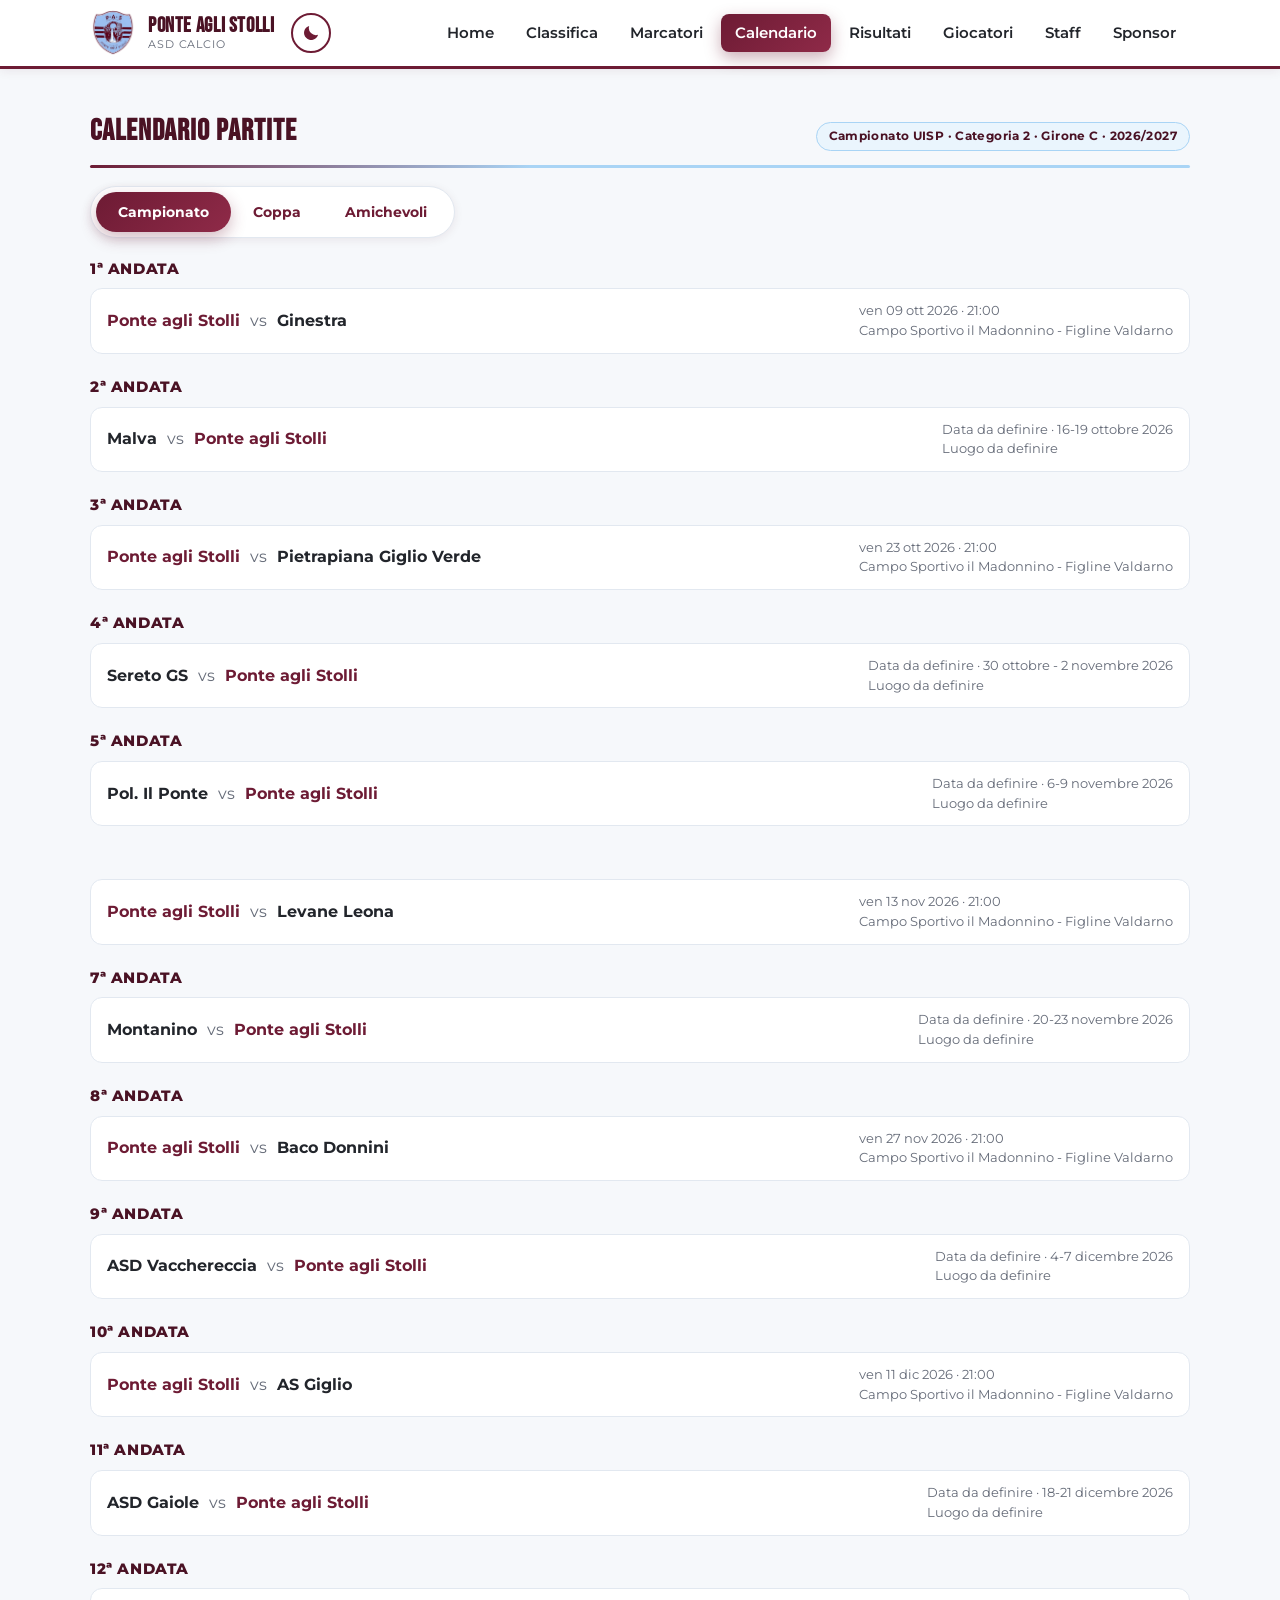
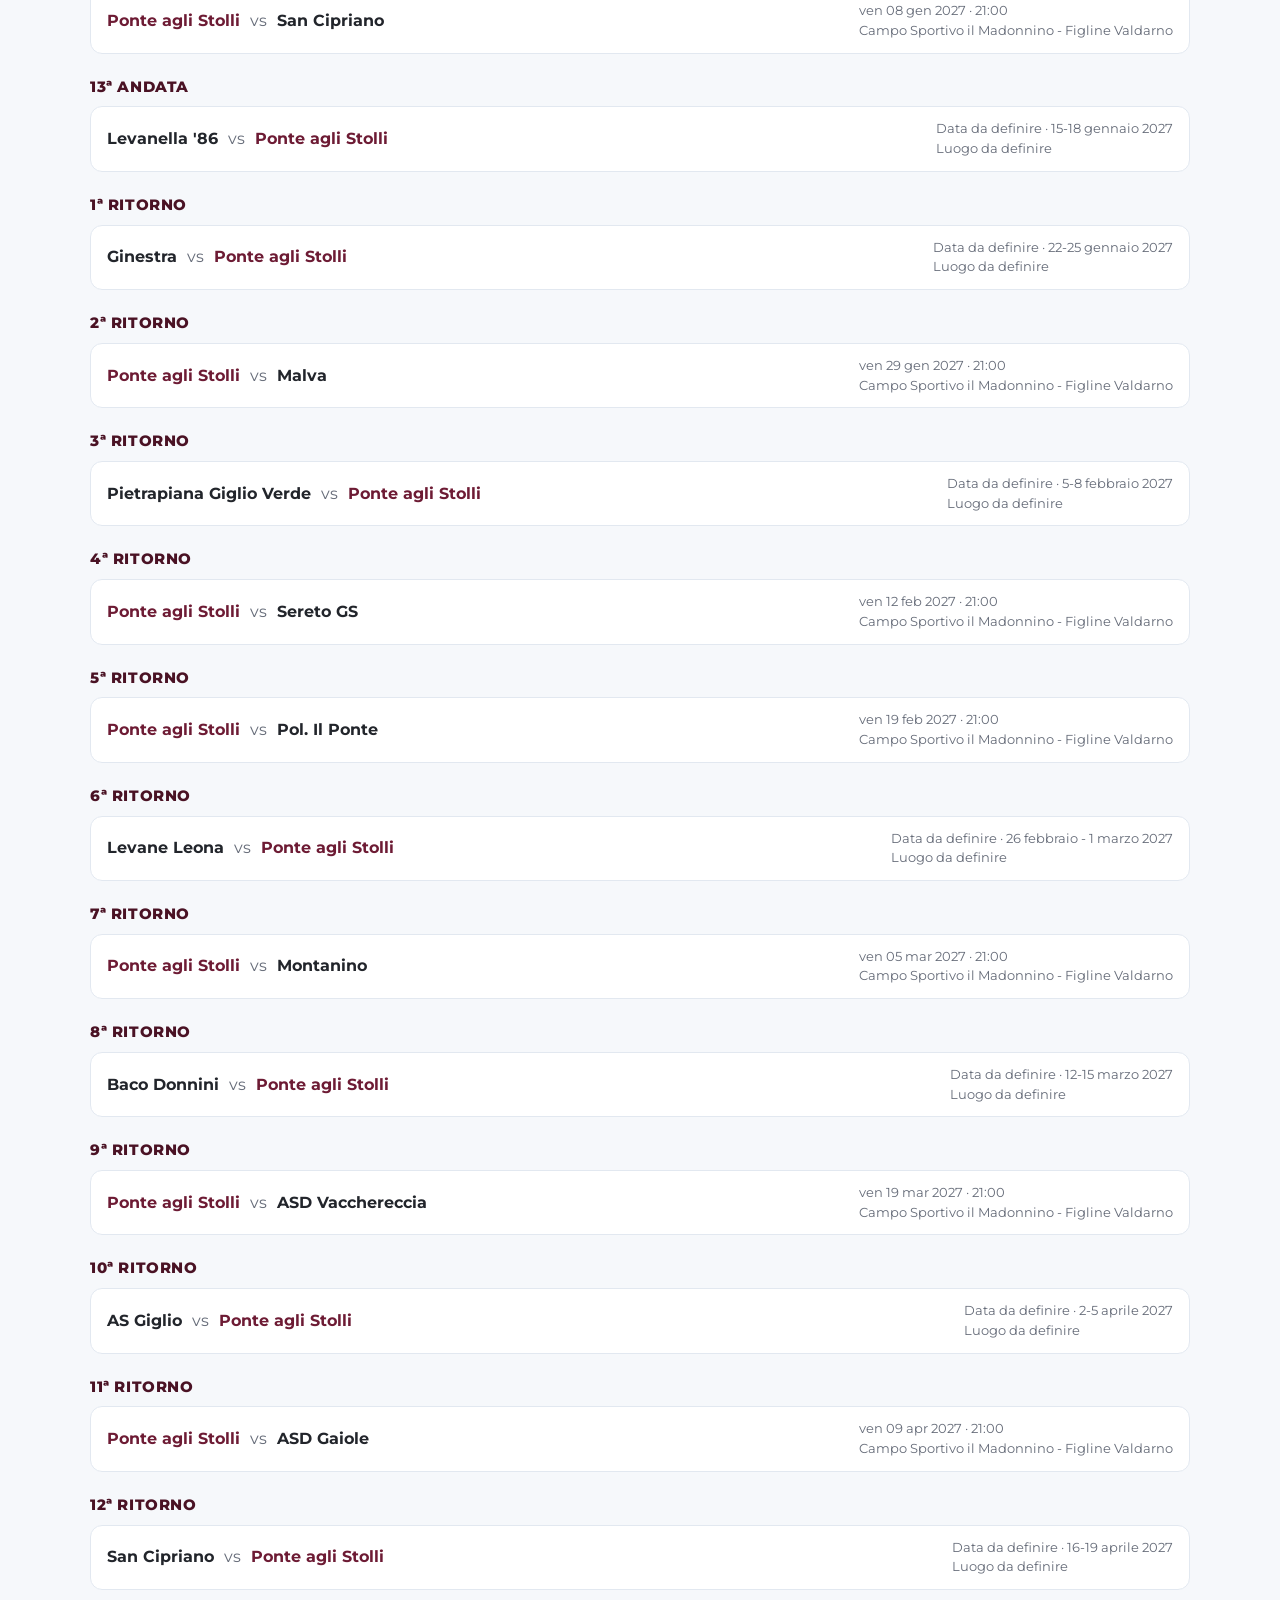
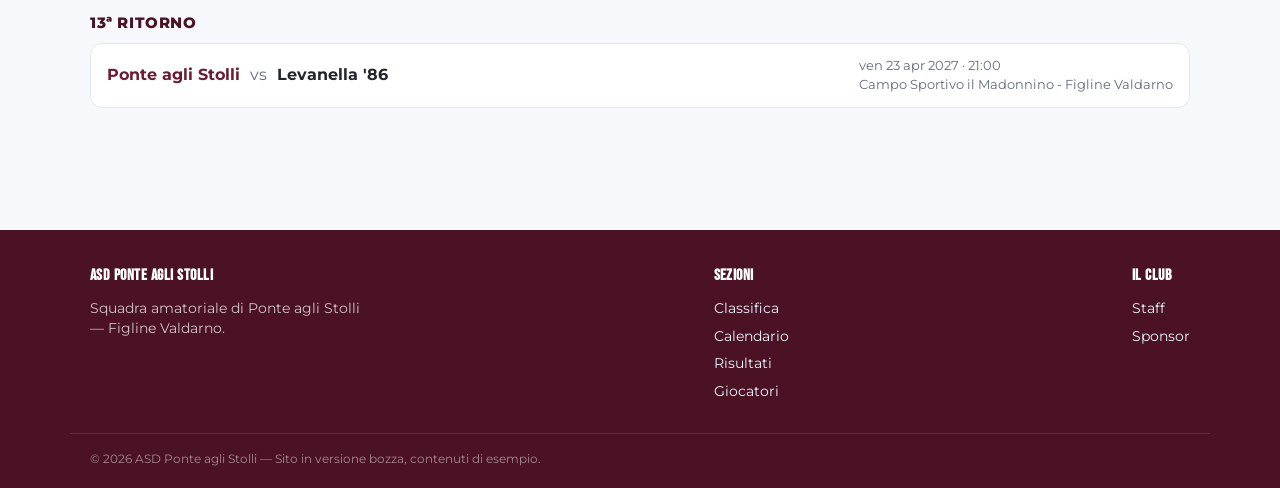
==== commit 278bbaf6: "Effetti wow 2: aurora WebGL, cursore a pallone, tema scuro Nuovi file assets/css/fx2.css e assets/js" ====
--- a/calendario.html
+++ b/calendario.html
@@ -6,6 +6,8 @@
 <title>Calendario | ASD Ponte agli Stolli</title>
 <link rel="stylesheet" href="assets/css/style.css">
 <link rel="stylesheet" href="assets/css/fx.css">
+<link rel="stylesheet" href="assets/css/fx2.css">
+<script>try{var d=JSON.parse(sessionStorage.getItem('fx-vt')||'null');sessionStorage.removeItem('fx-vt');var h=document.documentElement;if(d&&Date.now()-d.t<8000){h.style.setProperty('--vt-x',d.x+'px');h.style.setProperty('--vt-y',d.y+'px');h.style.setProperty('--vt-r',d.r+'px');h.classList.add('fx-vt-wipe')}if(localStorage.getItem('pas-theme')==='dark')h.setAttribute('data-theme','dark')}catch(e){}</script>
 </head>
 <body data-page="calendario">
 
@@ -88,5 +90,6 @@
 <script src="assets/js/main.js"></script>
 <script>initCalendarioTabs();</script>
 <script src="assets/js/fx.js"></script>
+<script src="assets/js/fx2.js"></script>
 </body>
 </html>
--- a/assets/css/fx2.css
+++ b/assets/css/fx2.css
@@ -0,0 +1,323 @@
+/* =====================================================================
+   EFFETTI WOW 2 — ASD Ponte agli Stolli
+   Si aggiunge a fx.css. Per disattivare tutto: togliere <link fx2.css>
+   e <script fx2.js> dalle pagine. I dati non cambiano.
+   ===================================================================== */
+
+/* ---------------------------------------------------------------------
+   1. Aurora in WebGL dietro l'hero
+   --------------------------------------------------------------------- */
+.fx-gl {
+  position: absolute;
+  inset: 0;
+  width: 100%;
+  height: 100%;
+  z-index: 0;
+  opacity: 0;
+  pointer-events: none;
+  transition: opacity 1.8s ease .2s;
+}
+.fx-gl.ready { opacity: 1; }
+
+/* riflesso di luce che attraversa lo stemma (solo sulla sagoma del logo) */
+.fx-float { position: relative; }
+.fx-float::after {
+  content: "";
+  position: absolute;
+  inset: 0;
+  pointer-events: none;
+  background: linear-gradient(115deg, transparent 38%, rgba(255, 255, 255, .85) 50%, transparent 62%);
+  background-size: 260% 100%;
+  background-position: 160% 0;
+  -webkit-mask: url(../img/logo.png) center / contain no-repeat;
+  mask: url(../img/logo.png) center / contain no-repeat;
+  animation: fx-crest-shine 7s ease-in-out 4s infinite;
+}
+@keyframes fx-crest-shine { 0% { background-position: 160% 0; } 38%, 100% { background-position: -60% 0; } }
+
+/* ---------------------------------------------------------------------
+   2. Cursore a pallone con anello "magnetico"
+   --------------------------------------------------------------------- */
+html.fx-cursor-on,
+html.fx-cursor-on * { cursor: none !important; }
+
+.fx-cursor, .fx-ring {
+  position: fixed;
+  left: 0;
+  top: 0;
+  z-index: 10000;
+  pointer-events: none;
+  opacity: 0;
+  will-change: transform;
+}
+.fx-cursor.on, .fx-ring.on { opacity: 1; }
+
+.fx-cursor { width: 22px; height: 22px; transition: opacity .25s ease; }
+.fx-ball {
+  width: 100%;
+  height: 100%;
+  filter: drop-shadow(0 2px 5px rgba(0, 0, 0, .4));
+  transition: transform .3s var(--ease-spring);
+}
+.fx-ball svg { width: 100%; height: 100%; display: block; }
+.fx-cursor.is-hover .fx-ball { transform: scale(1.3); }
+.fx-cursor.is-down .fx-ball { transform: scale(.7); }
+
+.fx-ring {
+  width: 38px;
+  height: 38px;
+  display: grid;
+  place-items: center;
+  border: 1.5px solid rgba(109, 27, 52, .55);
+  border-radius: 999px;
+  transition: width .38s var(--ease-out), height .38s var(--ease-out), border-radius .38s var(--ease-out),
+              background-color .3s ease, border-color .3s ease, opacity .25s ease;
+}
+.fx-ring.is-hover { background: rgba(169, 212, 245, .3); border-color: rgba(143, 42, 72, .75); }
+.fx-ring.is-down { background: rgba(143, 42, 72, .18); }
+.fx-ring.on-dark { border-color: rgba(255, 255, 255, .75); }
+.fx-ring.on-dark.is-hover { background: rgba(169, 212, 245, .24); }
+.fx-ring.has-label { background: var(--maroon); border-color: transparent; }
+.fx-ring-label {
+  font: 700 .66rem/1 'Montserrat', sans-serif;
+  letter-spacing: .09em;
+  text-transform: uppercase;
+  color: #fff;
+  white-space: nowrap;
+  opacity: 0;
+  transition: opacity .2s ease;
+}
+.fx-ring.has-label .fx-ring-label { opacity: 1; }
+
+/* ---------------------------------------------------------------------
+   3. Cambio pagina a cerchio che si allarga dal punto del click
+   --------------------------------------------------------------------- */
+html.fx-vt-wipe::view-transition-old(root),
+html.fx-theme-vt::view-transition-old(root) { animation: none; mix-blend-mode: normal; }
+html.fx-vt-wipe::view-transition-new(root),
+html.fx-theme-vt::view-transition-new(root) {
+  mix-blend-mode: normal;
+  animation: fx-wipe .9s cubic-bezier(.65, 0, .25, 1) both;
+}
+@keyframes fx-wipe {
+  from { clip-path: circle(0px at var(--vt-x, 50%) var(--vt-y, 50%)); }
+  to { clip-path: circle(var(--vt-r, 150vmax) at var(--vt-x, 50%) var(--vt-y, 50%)); }
+}
+/* durante il cambio tema nulla deve "dissolvere" a parte: tutto viene spazzato dal cerchio */
+html.fx-theme-vt .site-header,
+html.fx-theme-vt .brand-logo,
+html.fx-theme-vt .hero-logo { view-transition-name: none; }
+
+/* ---------------------------------------------------------------------
+   4. Stemma che vola nell'header mentre si scorre (solo home)
+   --------------------------------------------------------------------- */
+.fx-fly {
+  position: fixed;
+  left: 0;
+  top: 0;
+  z-index: 101;
+  display: block;
+  pointer-events: none;
+  opacity: 0;
+  transform-origin: 0 0;
+  will-change: transform;
+  filter: drop-shadow(0 10px 20px rgba(0, 0, 0, .35));
+}
+.fx-crest-flying .hero-badge { visibility: hidden; }
+body[data-page="home"] .site-header.is-scrolled .brand-logo { width: 46px; }
+
+/* ---------------------------------------------------------------------
+   5. Coriandoli e scritte
+   --------------------------------------------------------------------- */
+.fx-confetti {
+  position: fixed;
+  inset: 0;
+  width: 100%;
+  height: 100%;
+  z-index: 9998;
+  pointer-events: none;
+}
+.fx-toast {
+  position: fixed;
+  z-index: 9999;
+  pointer-events: none;
+  padding: 8px 16px;
+  font: 700 .85rem/1 'Montserrat', sans-serif;
+  letter-spacing: .06em;
+  text-transform: uppercase;
+  color: #fff;
+  white-space: nowrap;
+  border-radius: 999px;
+  background: linear-gradient(135deg, var(--maroon), var(--maroon-light));
+  box-shadow: 0 10px 26px rgba(74, 18, 36, .4);
+  transform: translate(-50%, -50%);
+  animation: fx-toast 1.9s var(--ease-out) forwards;
+}
+@keyframes fx-toast {
+  0% { opacity: 0; transform: translate(-50%, -20%) scale(.6); }
+  16% { opacity: 1; transform: translate(-50%, -140%) scale(1.08); }
+  80% { opacity: 1; transform: translate(-50%, -190%) scale(1); }
+  100% { opacity: 0; transform: translate(-50%, -240%) scale(.96); }
+}
+.hero-badge { cursor: pointer; }
+
+/* ---------------------------------------------------------------------
+   6. Bordi luminosi che seguono il mouse
+   --------------------------------------------------------------------- */
+[data-fx-spot]::before,
+[data-fx-tilt]::before {
+  content: "";
+  position: absolute;
+  inset: 0;
+  border-radius: inherit;
+  padding: 1.5px;
+  pointer-events: none;
+  opacity: 0;
+  transition: opacity .35s ease;
+  -webkit-mask: linear-gradient(#000 0 0) content-box, linear-gradient(#000 0 0);
+  -webkit-mask-composite: xor;
+  mask: linear-gradient(#000 0 0) content-box exclude, linear-gradient(#000 0 0);
+}
+[data-fx-spot]::before {
+  background: radial-gradient(240px circle at var(--mx, 50%) var(--my, 50%), var(--maroon-light), var(--sky) 45%, transparent 75%);
+}
+[data-fx-tilt]::before {
+  background: radial-gradient(240px circle at var(--gx, 50%) var(--gy, 50%), var(--maroon-light), var(--sky) 45%, transparent 75%);
+}
+@media (hover: hover) {
+  [data-fx-spot]:hover::before,
+  [data-fx-tilt]:hover::before { opacity: 1; }
+}
+
+/* ---------------------------------------------------------------------
+   7. Interruttore tema
+   --------------------------------------------------------------------- */
+.fx-theme {
+  position: relative;
+  flex-shrink: 0;
+  display: grid;
+  place-items: center;
+  width: 40px;
+  height: 40px;
+  padding: 0;
+  overflow: hidden;
+  cursor: pointer;
+  color: var(--maroon);
+  background: transparent;
+  border: 2px solid var(--maroon);
+  border-radius: 50%;
+  transition: transform .4s var(--ease-spring), background-color .3s ease, color .3s ease;
+}
+.fx-theme:hover { transform: rotate(18deg) scale(1.08); background: var(--maroon); color: #fff; }
+.fx-theme:active { transform: scale(.9); }
+.fx-theme svg { position: absolute; width: 20px; height: 20px; transition: transform .6s var(--ease-spring), opacity .35s ease; }
+.fx-theme .sun { opacity: 0; transform: rotate(-90deg) scale(.3); }
+.fx-theme .moon { opacity: 1; transform: none; }
+[data-theme="dark"] .fx-theme .sun { opacity: 1; transform: none; }
+[data-theme="dark"] .fx-theme .moon { opacity: 0; transform: rotate(90deg) scale(.3); }
+
+@media (min-width: 721px) {
+  .site-header .container { justify-content: flex-start; }
+  .main-nav { margin-left: auto; }
+}
+@media (max-width: 720px) {
+  .fx-theme { margin-left: auto; width: 38px; height: 38px; }
+}
+
+/* ---------------------------------------------------------------------
+   8. TEMA SCURO
+   Le superfici "sempre scure" (hero, footer, striscia, conto alla
+   rovescia) restano bordeaux: il resto si inverte.
+   --------------------------------------------------------------------- */
+[data-theme="dark"] {
+  color-scheme: dark;
+  --maroon: #c24668;
+  --maroon-light: #da6483;
+  --maroon-dark: #f6dce5;
+  --sky-light: #2a1a23;
+  --sky-dark: #5d93bf;
+  --white: #1a0f14;
+  --off-white: #0e0709;
+  --text: #f1e7ea;
+  --text-light: #b3a2a9;
+  --border: rgba(255, 255, 255, .09);
+  --success: #4cc27f;
+  --danger: #ef6b5c;
+  --warning: #e3a93a;
+  --shadow: 0 2px 12px rgba(0, 0, 0, .45);
+  --shadow-lg: 0 10px 34px rgba(0, 0, 0, .6);
+  --accent-text: #f29ab5;
+}
+
+/* header */
+[data-theme="dark"] .site-header.is-scrolled { background: rgba(26, 15, 20, .88); }
+[data-theme="dark"] .main-nav a:hover,
+[data-theme="dark"] .main-nav a.active { color: #fff; }
+[data-theme="dark"] a { color: var(--accent-text); }
+[data-theme="dark"] .main-nav a,
+[data-theme="dark"] .quick-link { color: var(--text); }
+
+/* superfici sempre scure */
+[data-theme="dark"] .hero { background: linear-gradient(135deg, #2a0a14, #4a1224 60%, #5f1a33); }
+[data-theme="dark"] .hero h1,
+[data-theme="dark"] .hero .hero-tagline strong { color: #fff; }
+[data-theme="dark"] .hero p.subtitle,
+[data-theme="dark"] .hero .hero-tagline { color: #eaf5fd; }
+[data-theme="dark"] .hero .league-pill { color: #fff; }
+[data-theme="dark"] .site-footer { background: #0a0508; color: #d6e6f3; border-top: 1px solid rgba(255, 255, 255, .06); }
+[data-theme="dark"] .site-footer h4 { color: #fff; }
+[data-theme="dark"] .site-footer a { color: #d6e6f3; }
+[data-theme="dark"] .fx-ticker { background: #1b0a11; }
+[data-theme="dark"] .cd-unit { background: linear-gradient(160deg, #6d1b34, #3a0e1c); }
+[data-theme="dark"] .cd-live { background: linear-gradient(135deg, #6d1b34, #8f2a48); }
+[data-theme="dark"] #fx-intro { background: radial-gradient(circle at 50% 42%, #8f2a48 0%, #6d1b34 38%, #2e0a16 100%); }
+
+/* testi accentati */
+[data-theme="dark"] .match-row .teams .own,
+[data-theme="dark"] .player-card .number,
+[data-theme="dark"] .player-photo,
+[data-theme="dark"] .staff-photo,
+[data-theme="dark"] .sponsor-logo,
+[data-theme="dark"] .result-row .chevron,
+[data-theme="dark"] .tab-btn,
+[data-theme="dark"] .fx-theme { color: var(--accent-text); }
+[data-theme="dark"] .fx-theme:hover { color: #fff; }
+[data-theme="dark"] .fx-tabs .tab-btn.active { color: #fff; }
+
+/* pillole, badge, schede, filtri */
+[data-theme="dark"] thead th,
+[data-theme="dark"] .tab-btn.active,
+[data-theme="dark"] .pagella-item .voto { color: #fff; }
+[data-theme="dark"] .filter-btn.active,
+[data-theme="dark"] .badge-pill { color: #4a1224; }
+[data-theme="dark"] .badge-pill.win { background: rgba(76, 194, 127, .16); color: var(--success); }
+[data-theme="dark"] .badge-pill.draw { background: rgba(227, 169, 58, .16); color: var(--warning); }
+[data-theme="dark"] .badge-pill.loss { background: rgba(239, 107, 92, .16); color: var(--danger); }
+[data-theme="dark"] .pos-badge.promo { background: rgba(76, 194, 127, .16); }
+[data-theme="dark"] .pos-badge.relega { background: rgba(239, 107, 92, .16); }
+[data-theme="dark"] .pos-badge { background: #2a1a23; }
+[data-theme="dark"] tbody tr.own-team { background: rgba(194, 70, 104, .18); }
+[data-theme="dark"] tbody tr.own-team:hover { background: rgba(194, 70, 104, .28); }
+[data-theme="dark"] tbody tr.own-team { background-image: linear-gradient(100deg, transparent 30%, rgba(255, 255, 255, .1) 50%, transparent 70%); background-size: 250% 100%; background-repeat: no-repeat; }
+[data-theme="dark"] .player-photo,
+[data-theme="dark"] .staff-photo { background: linear-gradient(160deg, #2a1a23, #3b2431); }
+[data-theme="dark"] .score { background: #2a1a23; }
+[data-theme="dark"] .league-pill.dark { color: var(--maroon-dark); }
+[data-theme="dark"] .fx-glare { mix-blend-mode: overlay; opacity: 0; }
+[data-theme="dark"] .section-title,
+[data-theme="dark"] .widget-card h3 { border-bottom-color: rgba(169, 212, 245, .35); }
+
+/* scrollbar e selezione */
+[data-theme="dark"] ::selection { background: var(--maroon); color: #fff; }
+[data-theme="dark"] .fx-ring { border-color: rgba(242, 154, 181, .7); }
+[data-theme="dark"] .fx-ring.is-hover { background: rgba(194, 70, 104, .28); }
+
+/* ---------------------------------------------------------------------
+   Movimento ridotto
+   --------------------------------------------------------------------- */
+@media (prefers-reduced-motion: reduce) {
+  .fx-float::after { animation: none; }
+  .fx-toast { animation-duration: .01ms !important; }
+  html.fx-vt-wipe::view-transition-new(root),
+  html.fx-theme-vt::view-transition-new(root) { animation: none; }
+}
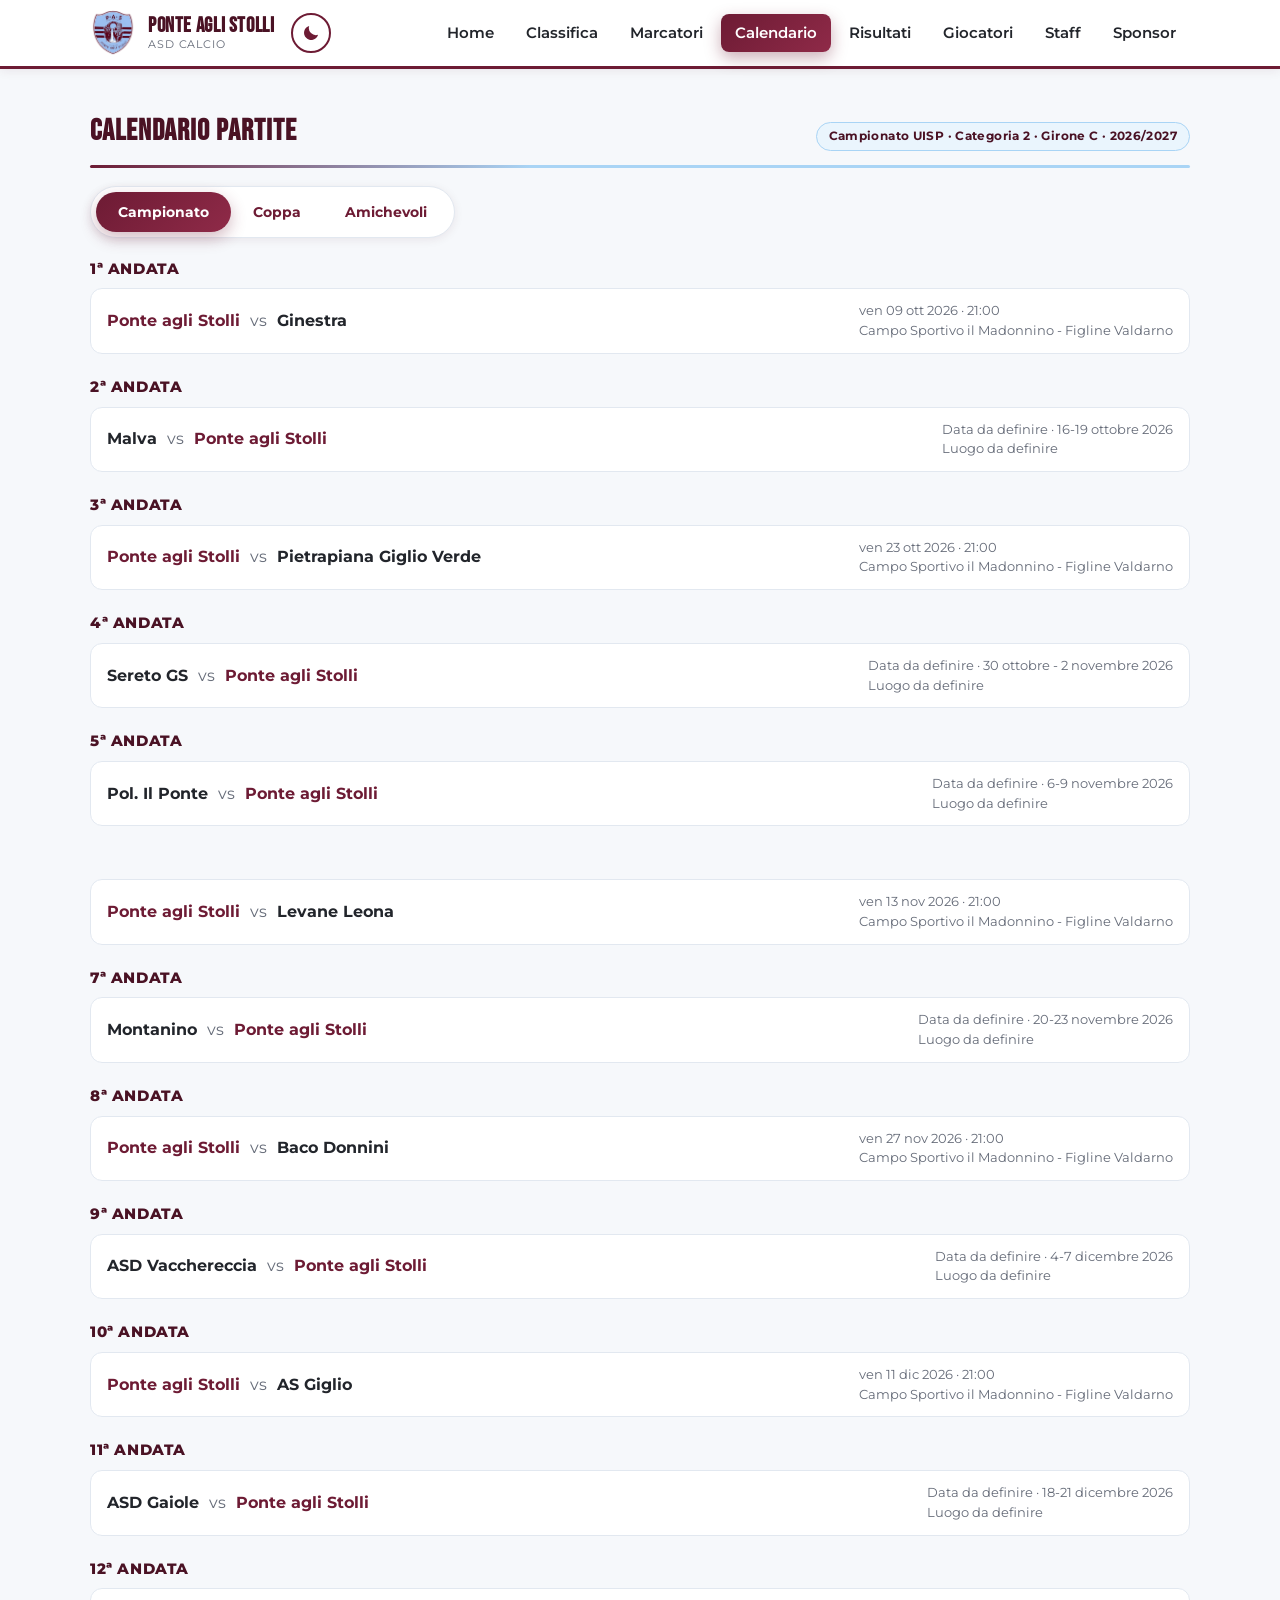
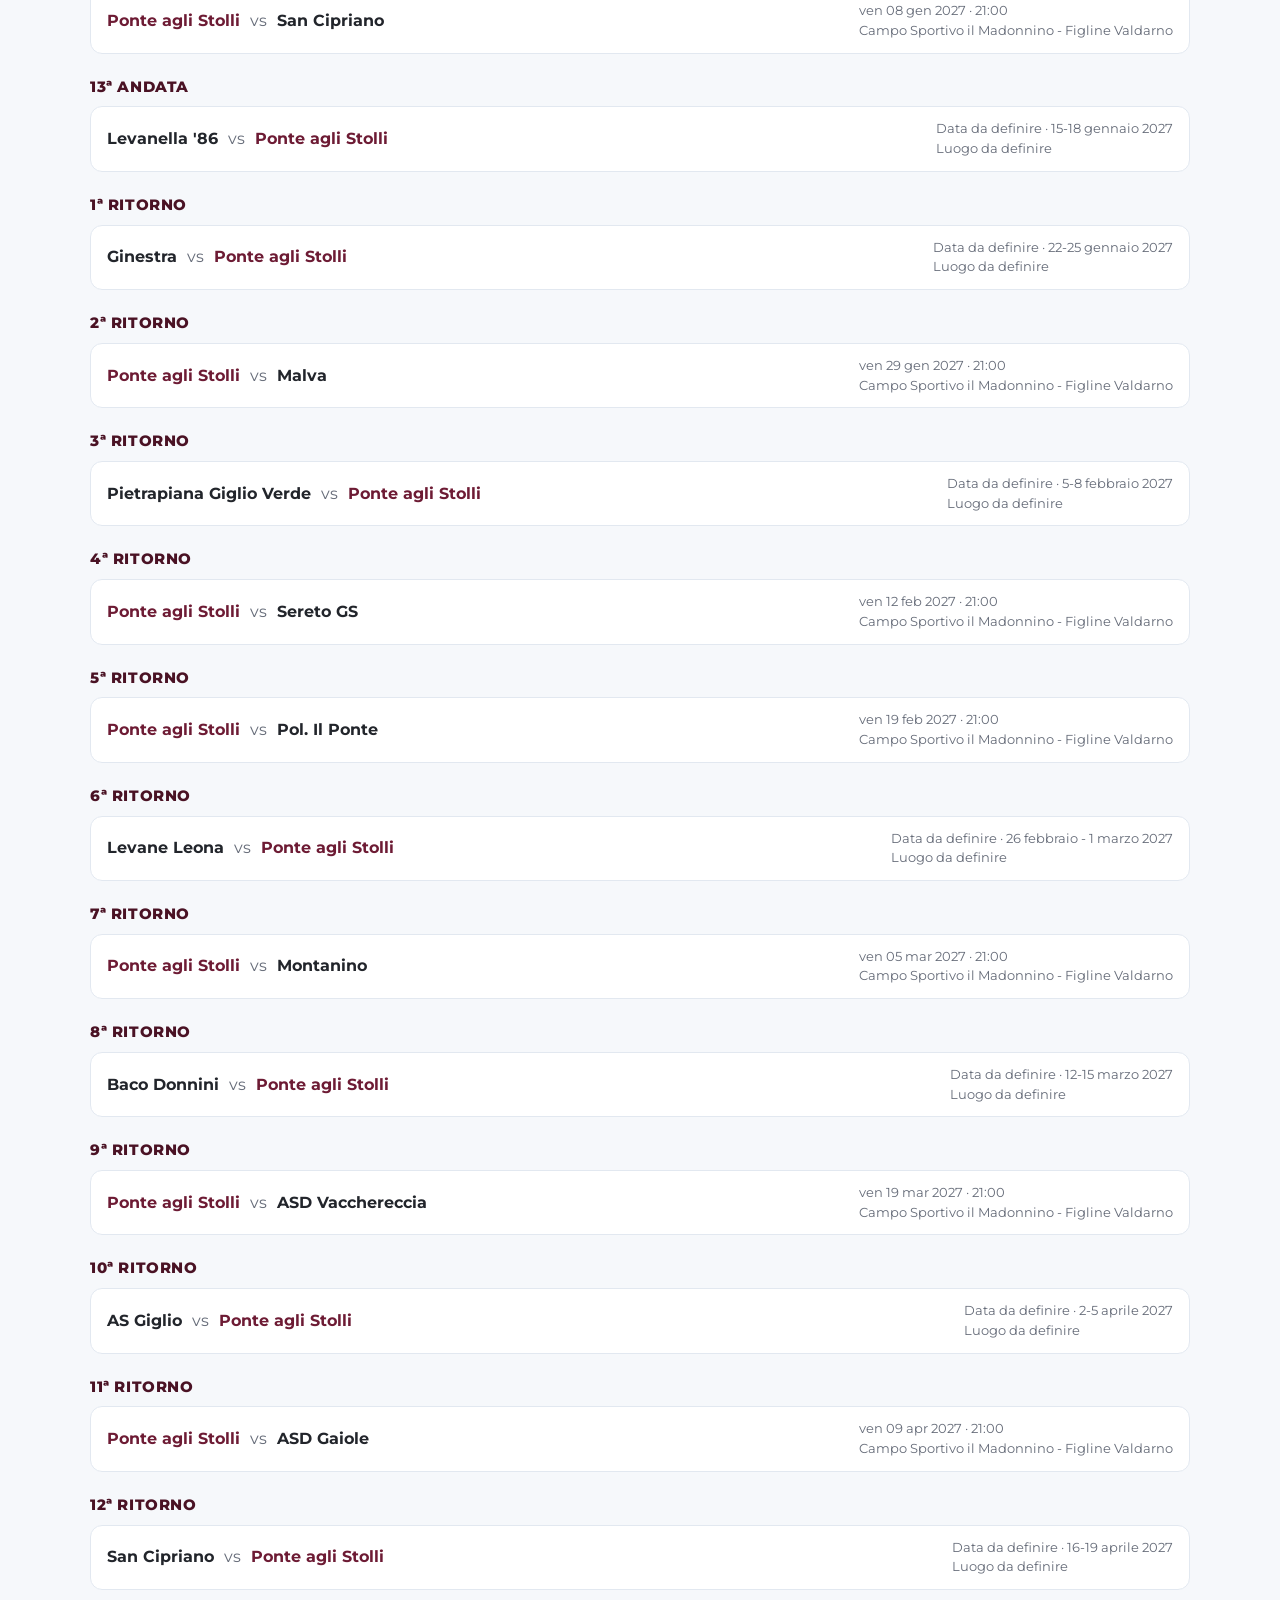
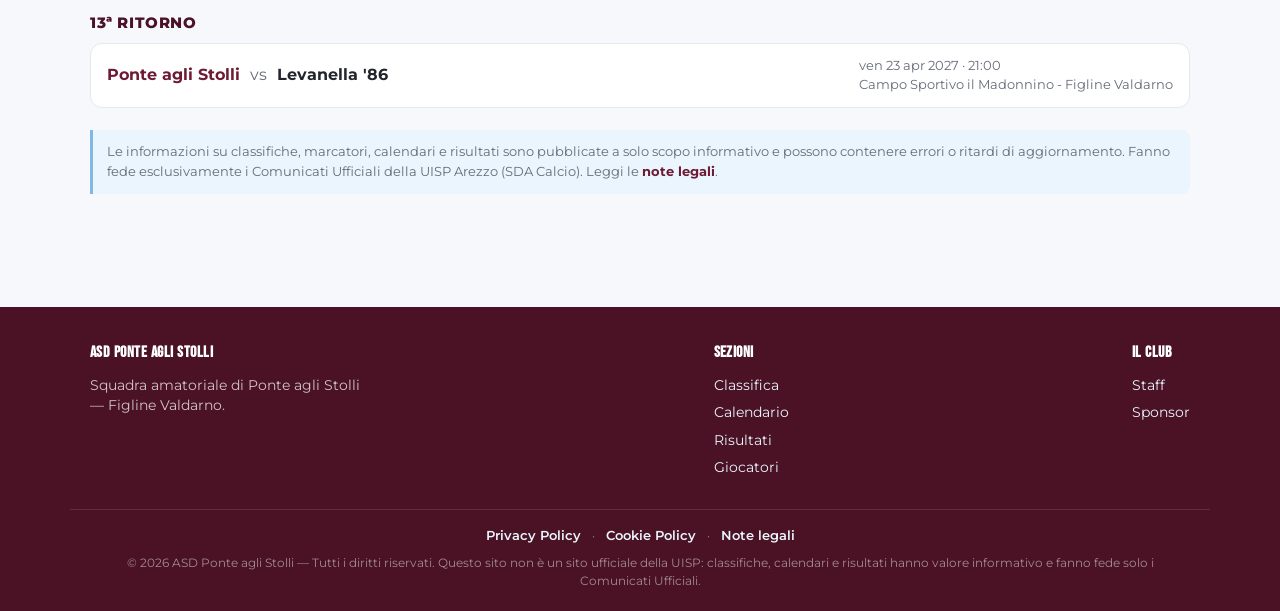
==== commit 6033f225: "Pagine legali (privacy, cookie, note legali) e rifiniture grafiche - Nuove pagine: Privacy Policy, C" ====
--- a/calendario.html
+++ b/calendario.html
@@ -57,6 +57,7 @@
     <div class="tab-panel" id="tab-amichevoli">
       <div id="lista-amichevoli"></div>
     </div>
+    <p class="disclaimer-note">Le informazioni su classifiche, marcatori, calendari e risultati sono pubblicate a solo scopo informativo e possono contenere errori o ritardi di aggiornamento. Fanno fede esclusivamente i Comunicati Ufficiali della UISP Arezzo (SDA Calcio). Leggi le <a href="note-legali.html">note legali</a>.</p>
   </section>
 </div>
 
@@ -83,7 +84,10 @@
       </ul>
     </div>
   </div>
-  <div class="footer-bottom container">&copy; 2026 ASD Ponte agli Stolli — Sito in versione bozza, contenuti di esempio.</div>
+  <div class="footer-bottom container">
+    <nav class="footer-legal" aria-label="Informazioni legali"><a href="privacy.html">Privacy Policy</a> · <a href="cookie.html">Cookie Policy</a> · <a href="note-legali.html">Note legali</a></nav>
+    <p>&copy; 2026 ASD Ponte agli Stolli — Tutti i diritti riservati. Questo sito non è un sito ufficiale della UISP: classifiche, calendari e risultati hanno valore informativo e fanno fede solo i Comunicati Ufficiali.</p>
+  </div>
 </footer>
 
 <script src="assets/js/data.js"></script>
--- a/assets/css/style.css
+++ b/assets/css/style.css
@@ -234,9 +234,9 @@
   display: grid;
   gap: 18px;
 }
-.grid.cols-2 { grid-template-columns: repeat(2, 1fr); }
-.grid.cols-3 { grid-template-columns: repeat(3, 1fr); }
-.grid.cols-4 { grid-template-columns: repeat(4, 1fr); }
+.grid.cols-2 { grid-template-columns: repeat(2, minmax(0, 1fr)); }
+.grid.cols-3 { grid-template-columns: repeat(3, minmax(0, 1fr)); }
+.grid.cols-4 { grid-template-columns: repeat(4, minmax(0, 1fr)); }
 
 .card {
   background: var(--white);
@@ -288,7 +288,8 @@
   font-size: 0.92rem;
   min-width: 560px;
 }
-#widget-marcatori, #marcatori-table { min-width: 0; }
+#widget-marcatori, #marcatori-table, #widget-classifica { min-width: 0; }
+.widget-card { min-width: 0; }
 thead th {
   background: var(--maroon);
   color: var(--white);
@@ -612,8 +613,8 @@
 /* ---------- Responsive ---------- */
 @media (max-width: 880px) {
   .quick-links { grid-template-columns: repeat(2, 1fr); }
-  .grid.cols-3, .grid.cols-4 { grid-template-columns: repeat(2, 1fr); }
-  .grid.cols-2 { grid-template-columns: 1fr; }
+  .grid.cols-3, .grid.cols-4 { grid-template-columns: repeat(2, minmax(0, 1fr)); }
+  .grid.cols-2 { grid-template-columns: minmax(0, 1fr); }
 }
 
 @media (max-width: 720px) {
@@ -630,10 +631,18 @@
   .site-footer .container { flex-direction: column; }
 }
 
+@media (max-width: 640px) {
+  #widget-classifica th:nth-child(n+5):nth-child(-n+9),
+  #widget-classifica td:nth-child(n+5):nth-child(-n+9) { display: none; }
+  .widget-card table { font-size: 0.85rem; }
+  .widget-card thead th, .widget-card tbody td { padding: 8px 6px; }
+  .widget-card { padding: 16px 14px; }
+}
+
 @media (max-width: 560px) {
   .quick-links { grid-template-columns: 1fr 1fr; }
   h1 { font-size: 2.1rem; }
-  .grid.cols-3, .grid.cols-4 { grid-template-columns: 1fr; }
+  .grid.cols-3, .grid.cols-4 { grid-template-columns: minmax(0, 1fr); }
 
   .match-row {
     flex-direction: column;
@@ -654,3 +663,74 @@
     flex-wrap: wrap;
   }
 }
+
+/* ---------- Pagine legali e disclaimer ---------- */
+.legal-meta { color: var(--text-light); font-size: 0.85rem; margin: -6px 0 18px; }
+.legal-body { max-width: 860px; }
+.legal-body h3 { margin: 30px 0 8px; font-size: 1.35rem; }
+.legal-body p, .legal-body li { font-size: 0.95rem; line-height: 1.7; }
+.legal-body ul { padding-left: 20px; margin: 0 0 1em; }
+.legal-body li { margin-bottom: 6px; }
+.legal-body table { min-width: 0; font-size: 0.85rem; }
+.legal-body td { vertical-align: top; }
+.legal-body code { white-space: nowrap; }
+.legal-box {
+  background: var(--sky-light);
+  border: 1px solid var(--sky);
+  border-radius: var(--radius);
+  padding: 14px 16px;
+  margin: 0 0 1.2em;
+  font-size: 0.92rem;
+  line-height: 1.6;
+}
+.disclaimer-note {
+  margin-top: 22px;
+  padding: 12px 14px;
+  font-size: 0.8rem;
+  line-height: 1.55;
+  color: var(--text-light);
+  background: var(--sky-light);
+  border-left: 3px solid var(--sky-dark);
+  border-radius: 0 8px 8px 0;
+}
+.disclaimer-note a { font-weight: 700; }
+.footer-legal { margin: 0 0 8px; }
+.footer-legal a { margin: 0 8px; font-size: 0.8rem; font-weight: 600; }
+.footer-bottom p { margin: 0; }
+.da-completare { background: #fff3a3; color: #5a4a00; padding: 0 4px; border-radius: 3px; font-weight: 700; }
+
+@media (max-width: 640px) {
+  .legal-body table, .legal-body tbody, .legal-body tr, .legal-body td { display: block; }
+  .legal-body thead { display: none; }
+  .legal-body tr { padding: 10px 12px; border-bottom: 1px solid var(--border); }
+  .legal-body tr:last-child { border-bottom: none; }
+  .legal-body td { padding: 2px 0; border: 0; }
+  .legal-body td::before { content: attr(data-label) ": "; font-weight: 700; color: var(--maroon-dark); }
+  .legal-body tbody tr:hover { background: transparent; }
+}
+
+/* ---------- Rifiniture: footer, classifica su telefono, widget home ---------- */
+.site-footer .footer-bottom {
+  flex-direction: column;
+  align-items: center;
+  text-align: center;
+  gap: 0;
+}
+@media (max-width: 720px) {
+  /* spazio sotto il testo: il pulsante "torna su" non deve coprire l'ultima riga */
+  .site-footer .footer-bottom { padding-bottom: 78px; }
+}
+
+/* widget home (desktop): meno colonne e spazi piu' stretti, i nomi non vanno a capo */
+@media (min-width: 641px) {
+  #widget-classifica th:nth-child(n+8):nth-child(-n+9),
+  #widget-classifica td:nth-child(n+8):nth-child(-n+9) { display: none; }
+  .widget-card thead th, .widget-card tbody td { padding: 9px 8px; }
+}
+
+/* classifica completa su telefono: tutte le colonne dentro lo schermo */
+@media (max-width: 640px) {
+  #classifica-table { min-width: 0; font-size: 0.8rem; }
+  #classifica-table thead th, #classifica-table tbody td { padding: 8px 3px; }
+  #classifica-table thead th:first-child, #classifica-table tbody td:first-child { padding-left: 8px; }
+}
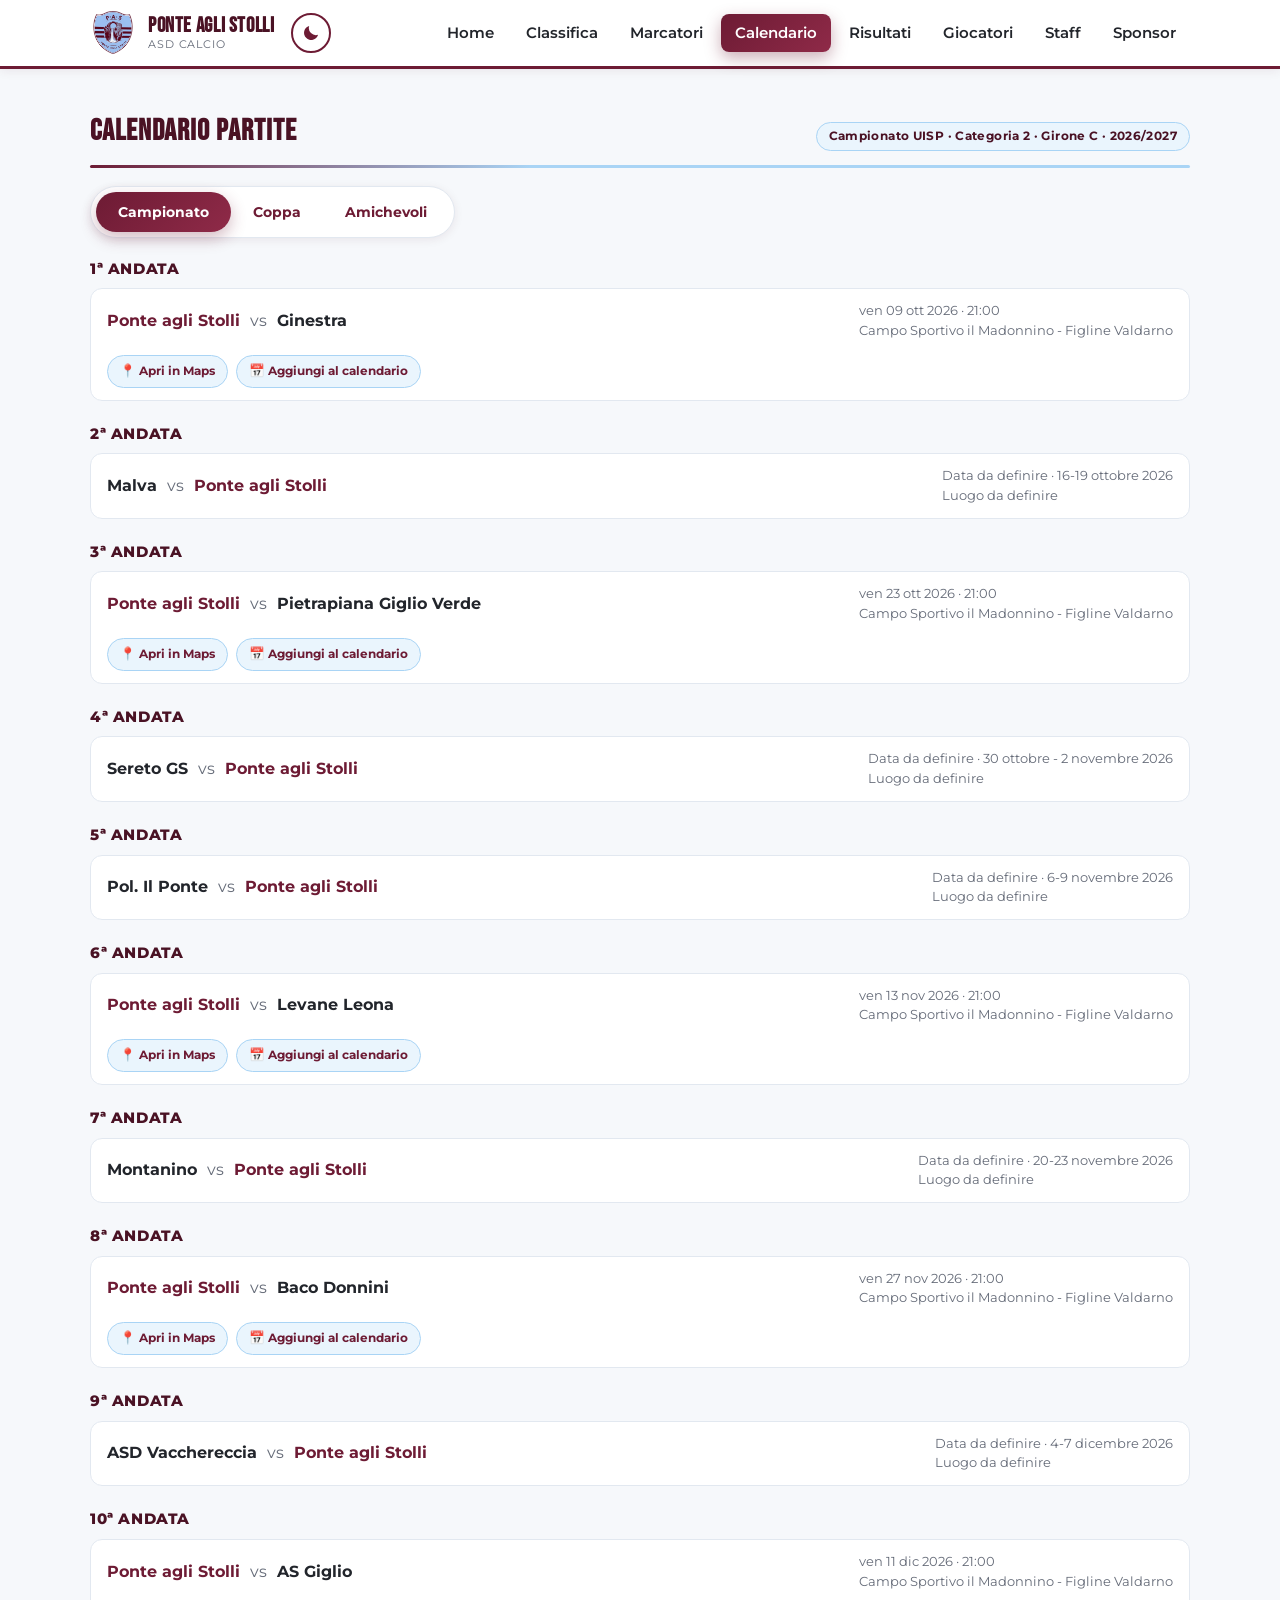
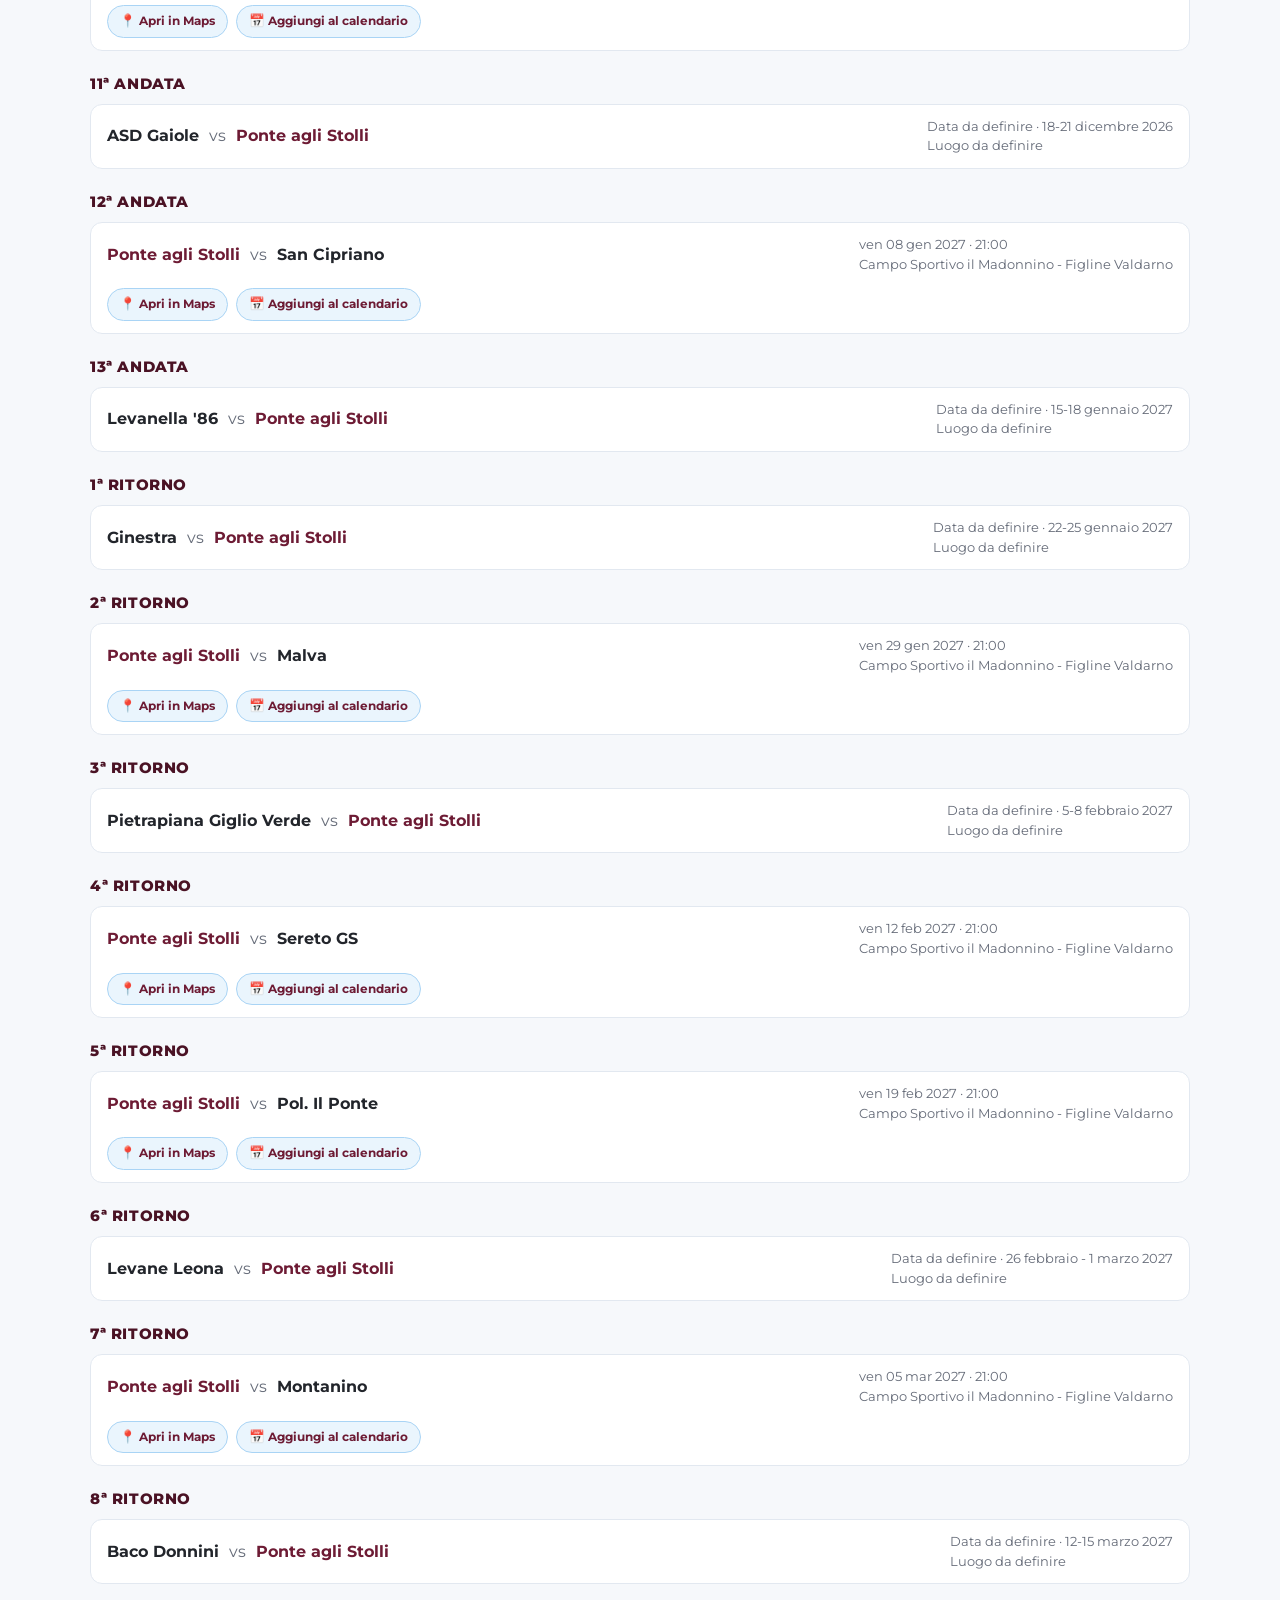
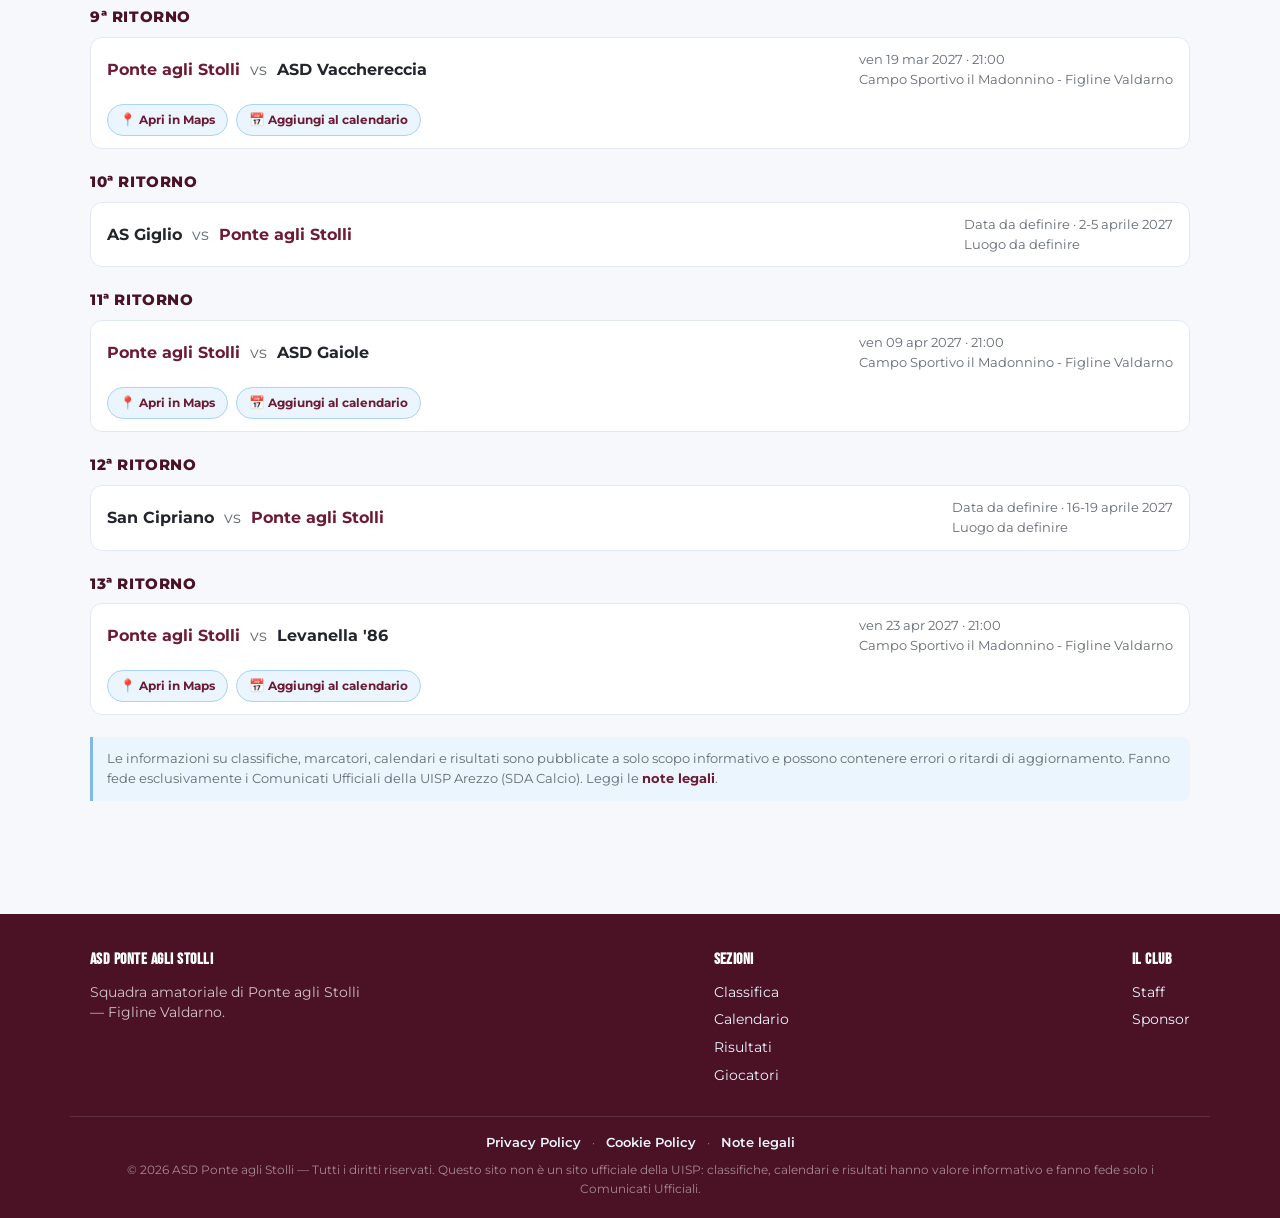
==== commit 9ddf3638: "Miglioramenti: velocita', condivisione, telefono, app installabile - Correzione nome: Domenico Taver" ====
--- a/calendario.html
+++ b/calendario.html
@@ -4,6 +4,26 @@
 <meta charset="UTF-8">
 <meta name="viewport" content="width=device-width, initial-scale=1.0">
 <title>Calendario | ASD Ponte agli Stolli</title>
+<meta name="description" content="Calendario delle partite della ASD Ponte agli Stolli: Campionato UISP Categoria 2 Girone C, Coppa e amichevoli, con date, orari e campi di gioco.">
+<link rel="canonical" href="https://asdponteaglistolli.it/calendario.html">
+<meta name="theme-color" content="#6d1b34">
+<meta property="og:type" content="website">
+<meta property="og:site_name" content="ASD Ponte agli Stolli">
+<meta property="og:locale" content="it_IT">
+<meta property="og:title" content="Calendario | ASD Ponte agli Stolli">
+<meta property="og:description" content="Calendario delle partite della ASD Ponte agli Stolli: Campionato UISP Categoria 2 Girone C, Coppa e amichevoli, con date, orari e campi di gioco.">
+<meta property="og:url" content="https://asdponteaglistolli.it/calendario.html">
+<meta property="og:image" content="https://asdponteaglistolli.it/assets/img/og-image.jpg">
+<meta property="og:image:width" content="1200">
+<meta property="og:image:height" content="630">
+<meta property="og:image:alt" content="Stemma della ASD Ponte agli Stolli">
+<meta name="twitter:card" content="summary_large_image">
+<link rel="icon" href="favicon.ico" sizes="any">
+<link rel="icon" type="image/png" sizes="32x32" href="assets/img/favicon-32.png">
+<link rel="apple-touch-icon" href="assets/img/apple-touch-icon.png">
+<link rel="manifest" href="manifest.json">
+<link rel="preload" href="assets/fonts/montserrat-latin.woff2" as="font" type="font/woff2" crossorigin>
+<link rel="preload" href="assets/fonts/bebas-neue-latin.woff2" as="font" type="font/woff2" crossorigin>
 <link rel="stylesheet" href="assets/css/style.css">
 <link rel="stylesheet" href="assets/css/fx.css">
 <link rel="stylesheet" href="assets/css/fx2.css">
@@ -81,6 +101,7 @@
       <ul>
         <li><a href="staff.html">Staff</a></li>
         <li><a href="sponsor.html">Sponsor</a></li>
+        <li data-social="instagram" hidden><a href="#" target="_blank" rel="noopener">Instagram</a></li>
       </ul>
     </div>
   </div>
--- a/assets/css/style.css
+++ b/assets/css/style.css
@@ -1,4 +1,36 @@
-@import url('https://fonts.googleapis.com/css2?family=Bebas+Neue&family=Montserrat:wght@400;500;600;700;800&display=swap');
+/* Font serviti dal sito (Bebas Neue e Montserrat, licenza SIL OFL): nessuna richiesta a Google. */
+@font-face {
+  font-family: 'Bebas Neue';
+  font-style: normal;
+  font-weight: 400;
+  font-display: swap;
+  src: url('../fonts/bebas-neue-latin-ext.woff2') format('woff2');
+  unicode-range: U+0100-02BA, U+02BD-02C5, U+02C7-02CC, U+02CE-02D7, U+02DD-02FF, U+0304, U+0308, U+0329, U+1D00-1DBF, U+1E00-1E9F, U+1EF2-1EFF, U+2020, U+20A0-20AB, U+20AD-20C4, U+2113, U+2C60-2C7F, U+A720-A7FF;
+}
+@font-face {
+  font-family: 'Bebas Neue';
+  font-style: normal;
+  font-weight: 400;
+  font-display: swap;
+  src: url('../fonts/bebas-neue-latin.woff2') format('woff2');
+  unicode-range: U+0000-00FF, U+0131, U+0152-0153, U+02BB-02BC, U+02C6, U+02DA, U+02DC, U+0304, U+0308, U+0329, U+2000-206F, U+20AC, U+2122, U+2191, U+2193, U+2212, U+2215, U+FEFF, U+FFFD;
+}
+@font-face {
+  font-family: 'Montserrat';
+  font-style: normal;
+  font-weight: 100 900;
+  font-display: swap;
+  src: url('../fonts/montserrat-latin-ext.woff2') format('woff2');
+  unicode-range: U+0100-02BA, U+02BD-02C5, U+02C7-02CC, U+02CE-02D7, U+02DD-02FF, U+0304, U+0308, U+0329, U+1D00-1DBF, U+1E00-1E9F, U+1EF2-1EFF, U+2020, U+20A0-20AB, U+20AD-20C4, U+2113, U+2C60-2C7F, U+A720-A7FF;
+}
+@font-face {
+  font-family: 'Montserrat';
+  font-style: normal;
+  font-weight: 100 900;
+  font-display: swap;
+  src: url('../fonts/montserrat-latin.woff2') format('woff2');
+  unicode-range: U+0000-00FF, U+0131, U+0152-0153, U+02BB-02BC, U+02C6, U+02DA, U+02DC, U+0304, U+0308, U+0329, U+2000-206F, U+20AC, U+2122, U+2191, U+2193, U+2212, U+2215, U+FEFF, U+FFFD;
+}
 
 :root {
   --maroon: #6d1b34;
@@ -734,3 +766,49 @@
   #classifica-table thead th, #classifica-table tbody td { padding: 8px 3px; }
   #classifica-table thead th:first-child, #classifica-table tbody td:first-child { padding-left: 8px; }
 }
+
+/* ---------- Gruppi staff, foto, bottoni sulle partite ---------- */
+.staff-group { margin-bottom: 34px; }
+.group-title {
+  display: inline-block;
+  margin: 0 0 14px;
+  padding-bottom: 6px;
+  font-size: 1.15rem;
+  text-transform: uppercase;
+  letter-spacing: 0.08em;
+  color: var(--maroon);
+  border-bottom: 2px solid var(--sky);
+}
+.player-photo, .staff-photo { overflow: hidden; }
+.player-photo img, .staff-photo img { display: block; width: 100%; height: 100%; object-fit: cover; object-position: center top; }
+
+.match-actions { display: flex; flex-wrap: wrap; gap: 8px; width: 100%; margin-top: 2px; }
+.chip {
+  display: inline-flex;
+  align-items: center;
+  gap: 6px;
+  padding: 6px 12px;
+  font: inherit;
+  font-size: 0.78rem;
+  font-weight: 700;
+  color: var(--maroon);
+  background: var(--sky-light);
+  border: 1px solid var(--sky);
+  border-radius: 20px;
+  cursor: pointer;
+  text-decoration: none;
+  transition: background .15s, transform .15s;
+}
+.chip:hover { background: var(--sky); text-decoration: none; transform: translateY(-1px); }
+
+/* telefono: giocatori e staff su due colonne, schede piu' basse */
+@media (max-width: 560px) {
+  #rosa-grid, .staff-group .grid { grid-template-columns: repeat(2, minmax(0, 1fr)); gap: 12px; }
+  .player-photo, .staff-photo { height: 92px; font-size: 1.8rem; }
+  .player-card .body, .staff-card .body { padding: 10px 8px; }
+  .player-card .number { font-size: 1.3rem; }
+  .player-card .name, .staff-card .name { font-size: 0.85rem; line-height: 1.25; overflow-wrap: anywhere; }
+  .player-card .role, .staff-card .role { font-size: 0.66rem; }
+  .player-card .stats { gap: 10px; font-size: 0.7rem; }
+  .player-card .stats strong { font-size: 0.85rem; }
+}
